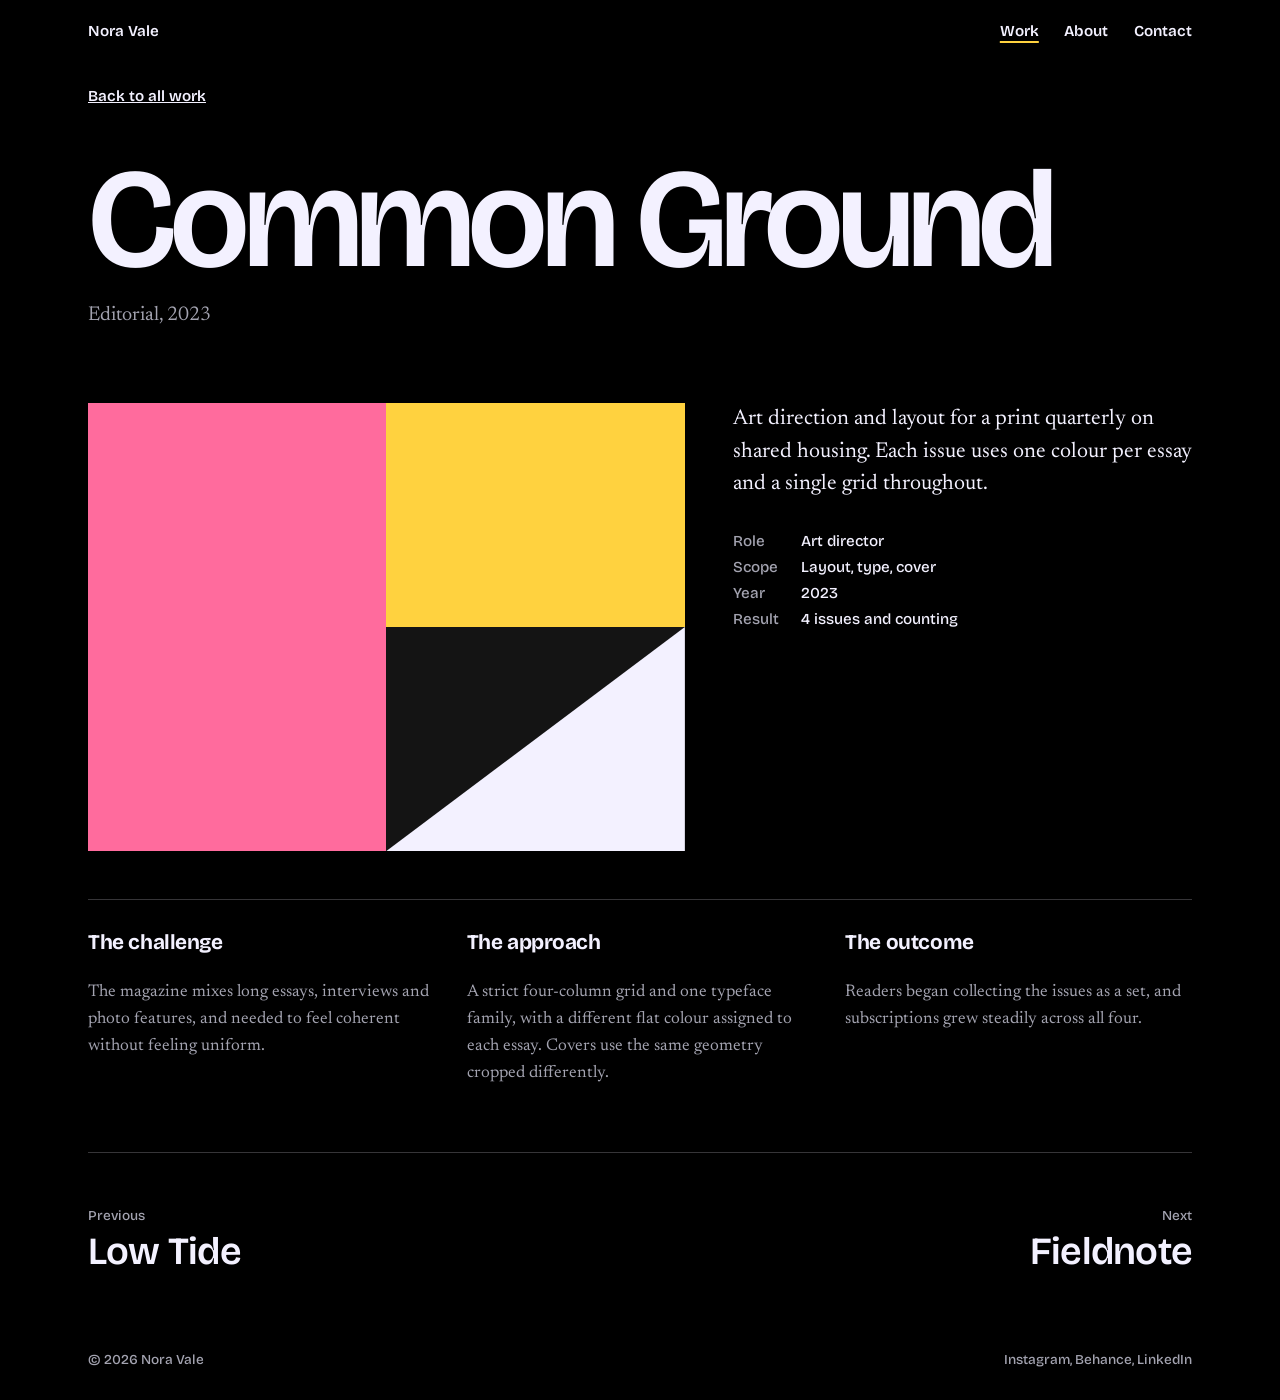
==== project-common-ground.html @ e5f67c4e "Adding base code" ====
<!DOCTYPE html>
<html lang="en"><head><meta charset="utf-8">
<meta name="viewport" content="width=device-width, initial-scale=1, viewport-fit=cover">
<title>Common Ground | Nora Vale</title><meta name="description" content="Art direction for a print quarterly on shared housing.">
<link rel="icon" href="data:image/svg+xml,%3Csvg xmlns='http://www.w3.org/2000/svg' viewBox='0 0 100 100'%3E%3Ctext y='.9em' font-size='90'%3E%F0%9F%8E%A8%3C/text%3E%3C/svg%3E">
<link rel="preconnect" href="https://fonts.googleapis.com"><link rel="preconnect" href="https://fonts.gstatic.com" crossorigin>
<link href="https://fonts.googleapis.com/css2?family=Bricolage+Grotesque:opsz,wdth,wght@12..96,75..100,200..800&family=Newsreader:ital,opsz,wght@0,6..72,400;1,6..72,400&display=swap" rel="stylesheet">
<link rel="stylesheet" href="style.css"></head>
<body><div class="wrap">
<nav aria-label="Main"><a href="index.html">Nora Vale</a><span><a href="work.html" aria-current="page">Work</a><a href="index.html#about">About</a><a href="index.html#contact">Contact</a></span></nav>
<a class="back" href="work.html">Back to all work</a><main>
<header class="pagehead"><h1>Common Ground</h1><p>Editorial, 2023</p></header>
<div class="detail"><div><div class="cover c4" role="img" aria-label="Abstract cover artwork for Common Ground"><i></i><i></i><i></i></div></div><div><p class="lede">Art direction and layout for a print quarterly on shared housing. Each issue uses one colour per essay and a single grid throughout.</p>
<dl><dt>Role</dt><dd>Art director</dd><dt>Scope</dt><dd>Layout, type, cover</dd><dt>Year</dt><dd>2023</dd><dt>Result</dt><dd>4 issues and counting</dd></dl></div></div>
<section class="story"><div><h2>The challenge</h2><p>The magazine mixes long essays, interviews and photo features, and needed to feel coherent without feeling uniform.</p></div><div><h2>The approach</h2><p>A strict four-column grid and one typeface family, with a different flat colour assigned to each essay. Covers use the same geometry cropped differently.</p></div><div><h2>The outcome</h2><p>Readers began collecting the issues as a set, and subscriptions grew steadily across all four.</p></div></section>
<nav class="pn" aria-label="More projects"><a href="project-low-tide.html"><small>Previous</small>Low Tide</a><a href="project-fieldnote.html"><small>Next</small>Fieldnote</a></nav></main>
<footer><span>&copy; 2026 Nora Vale</span><span>Instagram, Behance, LinkedIn</span></footer>
</div><script src="script.js"></script></body></html>
---- style.css ----
:root{--bg:#000;--ink:#f3f1ff;--dim:#a3a3b0;--line:rgba(243,241,255,.22);--pop:#ffd23f;--panel:#141414;
--sans:'Bricolage Grotesque',system-ui,-apple-system,'Segoe UI',sans-serif;--serif:'Newsreader',Georgia,'Times New Roman',serif;
color-scheme:dark;box-sizing:border-box;padding-top:env(safe-area-inset-top,0px);padding-bottom:env(safe-area-inset-bottom,0px)}
html{scroll-padding-top:env(safe-area-inset-top,0px);scroll-behavior:smooth}
*,*::before,*::after{box-sizing:border-box}
body{margin:0;background:var(--bg);color:var(--ink);font:400 1.0625rem/1.6 var(--serif);-webkit-font-smoothing:antialiased}
a{color:inherit}
:focus-visible{outline:3px solid var(--pop);outline-offset:3px}
.wrap{max-width:1200px;margin:0 auto;padding:0 clamp(1.1rem,4vw,3rem)}
nav{display:flex;justify-content:space-between;padding:1.4rem 0;font:600 .95rem var(--sans)}
nav a{text-decoration:none;margin-left:1.6rem}
nav a:first-child{margin:0}
nav a:hover,nav a[aria-current]{text-decoration:underline;text-underline-offset:5px}
nav a[aria-current]{text-decoration-color:var(--pop);text-decoration-thickness:2px}
.hero{min-height:78vh;display:flex;flex-direction:column;justify-content:center;padding:2rem 0 4rem}
h1{margin:0;font-family:var(--sans);font-size:clamp(3.6rem,17vw,15rem);line-height:.86;letter-spacing:-.04em;font-weight:500;
font-variation-settings:"wght" var(--w,500),"wdth" var(--d,100),"opsz" 96;transition:font-variation-settings .15s linear;cursor:default}
.hero p{max-width:34rem;font-size:1.35rem;line-height:1.45;margin:2rem 0 0;color:var(--dim)}
.hero p b{color:var(--ink);font-weight:400;font-style:italic}
.hint{font:500 .85rem var(--sans);color:var(--dim);margin-top:1.2rem}
h2{font:700 clamp(1.6rem,3vw,2.2rem)/1.1 var(--sans);letter-spacing:-.02em;margin:0 0 1.5rem}
.pagehead{padding:3rem 0 2.5rem}
.pagehead h1{font-size:clamp(3rem,11vw,9rem);font-variation-settings:"wght" 600,"wdth" 100,"opsz" 96}
.pagehead p{max-width:34rem;font-size:1.25rem;color:var(--dim);margin:1.2rem 0 0}
.list{border-top:1px solid var(--line)}
.list a{display:grid;grid-template-columns:1fr auto;gap:1rem;align-items:baseline;padding:1.5rem 0;border-bottom:1px solid var(--line);text-decoration:none}
.list .t{font:600 clamp(1.8rem,5vw,3.6rem)/1 var(--sans);letter-spacing:-.03em;transition:letter-spacing .3s,color .3s}
.list a:hover .t{letter-spacing:0;color:var(--pop)}
.list .m{font:500 .95rem var(--sans);color:var(--dim);text-align:right}
.more{display:inline-block;margin-top:1.5rem;font:600 1rem var(--sans)}
.grid{display:grid;grid-template-columns:repeat(2,1fr);gap:2.5rem 2rem;padding-bottom:4rem}
.card{text-decoration:none;display:block}
.card .cover{transition:transform .3s}
.card:hover .cover{transform:translateY(-6px)}
.card h2{margin:1rem 0 .2rem;font-size:1.8rem}
.card:hover h2{color:var(--pop)}
.card .m{font:500 .9rem var(--sans);color:var(--dim)}
.card p{margin:.5rem 0 0;color:var(--dim)}
.cover{aspect-ratio:4/3;background:var(--panel);position:relative;overflow:hidden}
.cover i{position:absolute;display:block}
.c1 i:nth-child(1){inset:12% 50% 12% 10%;background:var(--pop)}
.c1 i:nth-child(2){inset:30% 12% 12% 40%;border-radius:50%;background:#ff6b9d}
.c1 i:nth-child(3){inset:8% 12% 62% 55%;background:var(--ink)}
.c2 i:nth-child(1){left:10%;right:10%;top:18%;height:12%;background:var(--ink)}
.c2 i:nth-child(2){left:10%;width:55%;top:38%;height:12%;background:var(--pop)}
.c2 i:nth-child(3){left:10%;width:35%;top:58%;height:12%;background:#7ee0c3}
.c2 i:nth-child(4){left:10%;width:75%;top:78%;height:6%;background:var(--dim)}
.c3 i:nth-child(1){left:22%;top:14%;width:56%;aspect-ratio:1;border-radius:50%;border:14px solid var(--ink)}
.c3 i:nth-child(2){left:36%;top:28%;width:28%;aspect-ratio:1;border-radius:50%;background:var(--pop)}
.c3 i:nth-child(3){left:0;right:0;bottom:12%;height:3px;background:var(--dim)}
.c4 i:nth-child(1){inset:0 50% 0 0;background:#ff6b9d}
.c4 i:nth-child(2){inset:0 0 50% 50%;background:var(--pop)}
.c4 i:nth-child(3){inset:50% 0 0 50%;background:var(--ink);clip-path:polygon(0 100%,100% 100%,100% 0)}
.back{display:inline-block;font:600 .95rem var(--sans);margin:1.5rem 0 0}
.detail{display:grid;grid-template-columns:1.3fr 1fr;gap:3rem;padding:2rem 0 3rem;align-items:start}
.detail .lede{font-size:1.35rem;line-height:1.5;margin:0 0 2rem}
dl{margin:0;font:500 .95rem var(--sans);display:grid;grid-template-columns:auto 1fr;gap:.5rem 1.4rem;color:var(--dim)}
dd{margin:0;color:var(--ink)}
.story{display:grid;grid-template-columns:repeat(3,1fr);gap:2rem;padding:2rem 0 4rem;border-top:1px solid var(--line)}
.story h2{font-size:1.3rem}.story p{margin:0;color:var(--dim)}
.pn{display:grid;grid-template-columns:1fr 1fr;border-top:1px solid var(--line)}
.pn a{padding:2rem 0;text-decoration:none;font:600 clamp(1.4rem,3.5vw,2.4rem)/1.1 var(--sans);letter-spacing:-.02em}
.pn a small{display:block;font:500 .85rem var(--sans);color:var(--dim);letter-spacing:0;margin-bottom:.4rem}
.pn a:hover{color:var(--pop)}.pn a:last-child{text-align:right}
.about{display:grid;grid-template-columns:1fr 1.4fr;gap:3rem;padding:5rem 0}
.about p{font-size:1.3rem;line-height:1.5;margin:0 0 1.2rem;max-width:36rem}
.about ul{list-style:none;margin:0;padding:0;font:500 1rem var(--sans);color:var(--dim)}
.about li{padding:.5rem 0;border-bottom:1px solid var(--line)}
.contact{padding:4rem 0 3rem;border-top:1px solid var(--line)}
.contact a{display:inline-block;font:700 clamp(2rem,8.5vw,7.5rem)/1 var(--sans);letter-spacing:-.04em;text-decoration:none;word-break:break-word}
.contact a:hover{color:var(--pop)}
footer{padding:1.5rem 0 2rem;font:500 .85rem var(--sans);color:var(--dim);display:flex;justify-content:space-between;flex-wrap:wrap;gap:.5rem}
@media (max-width:760px){.detail,.about,.story,.grid{grid-template-columns:1fr}.list .m{display:none}.list a{grid-template-columns:1fr}}
@media (prefers-reduced-motion:reduce){*{transition:none!important;scroll-behavior:auto!important}}
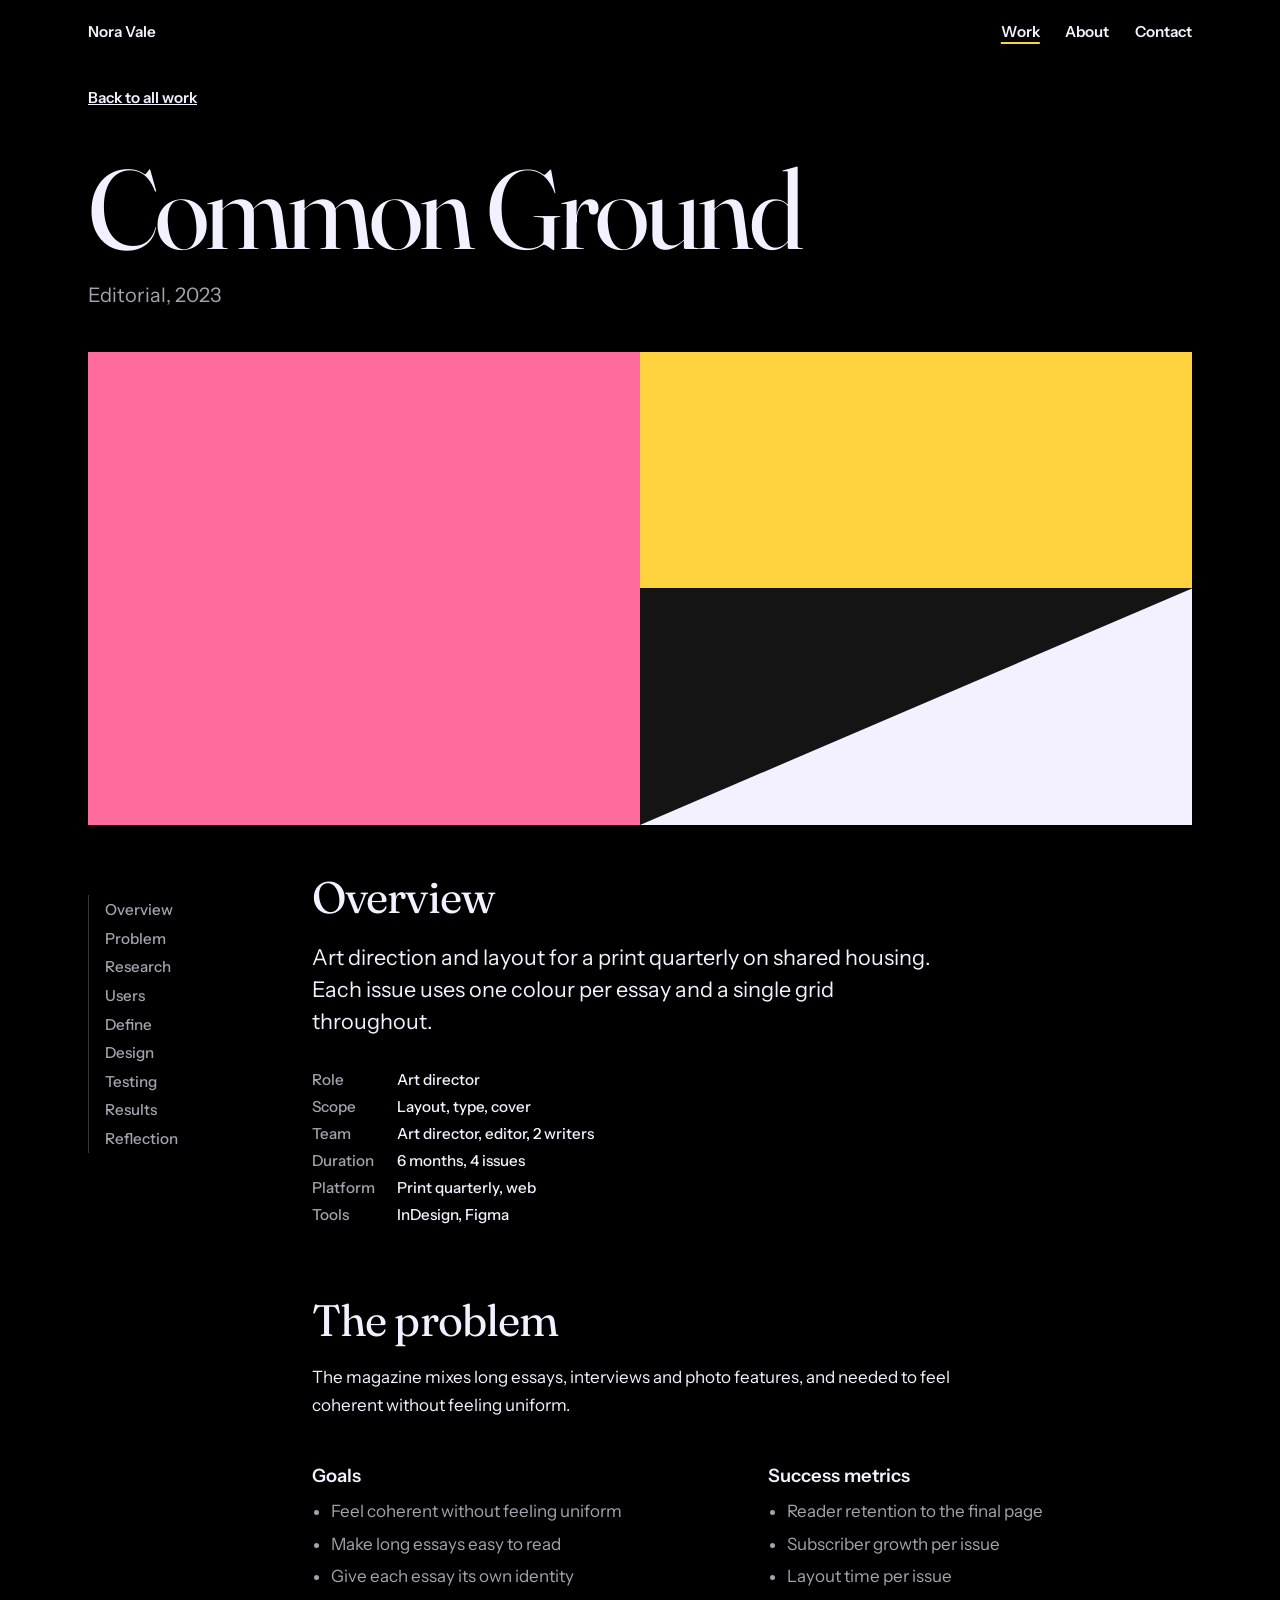
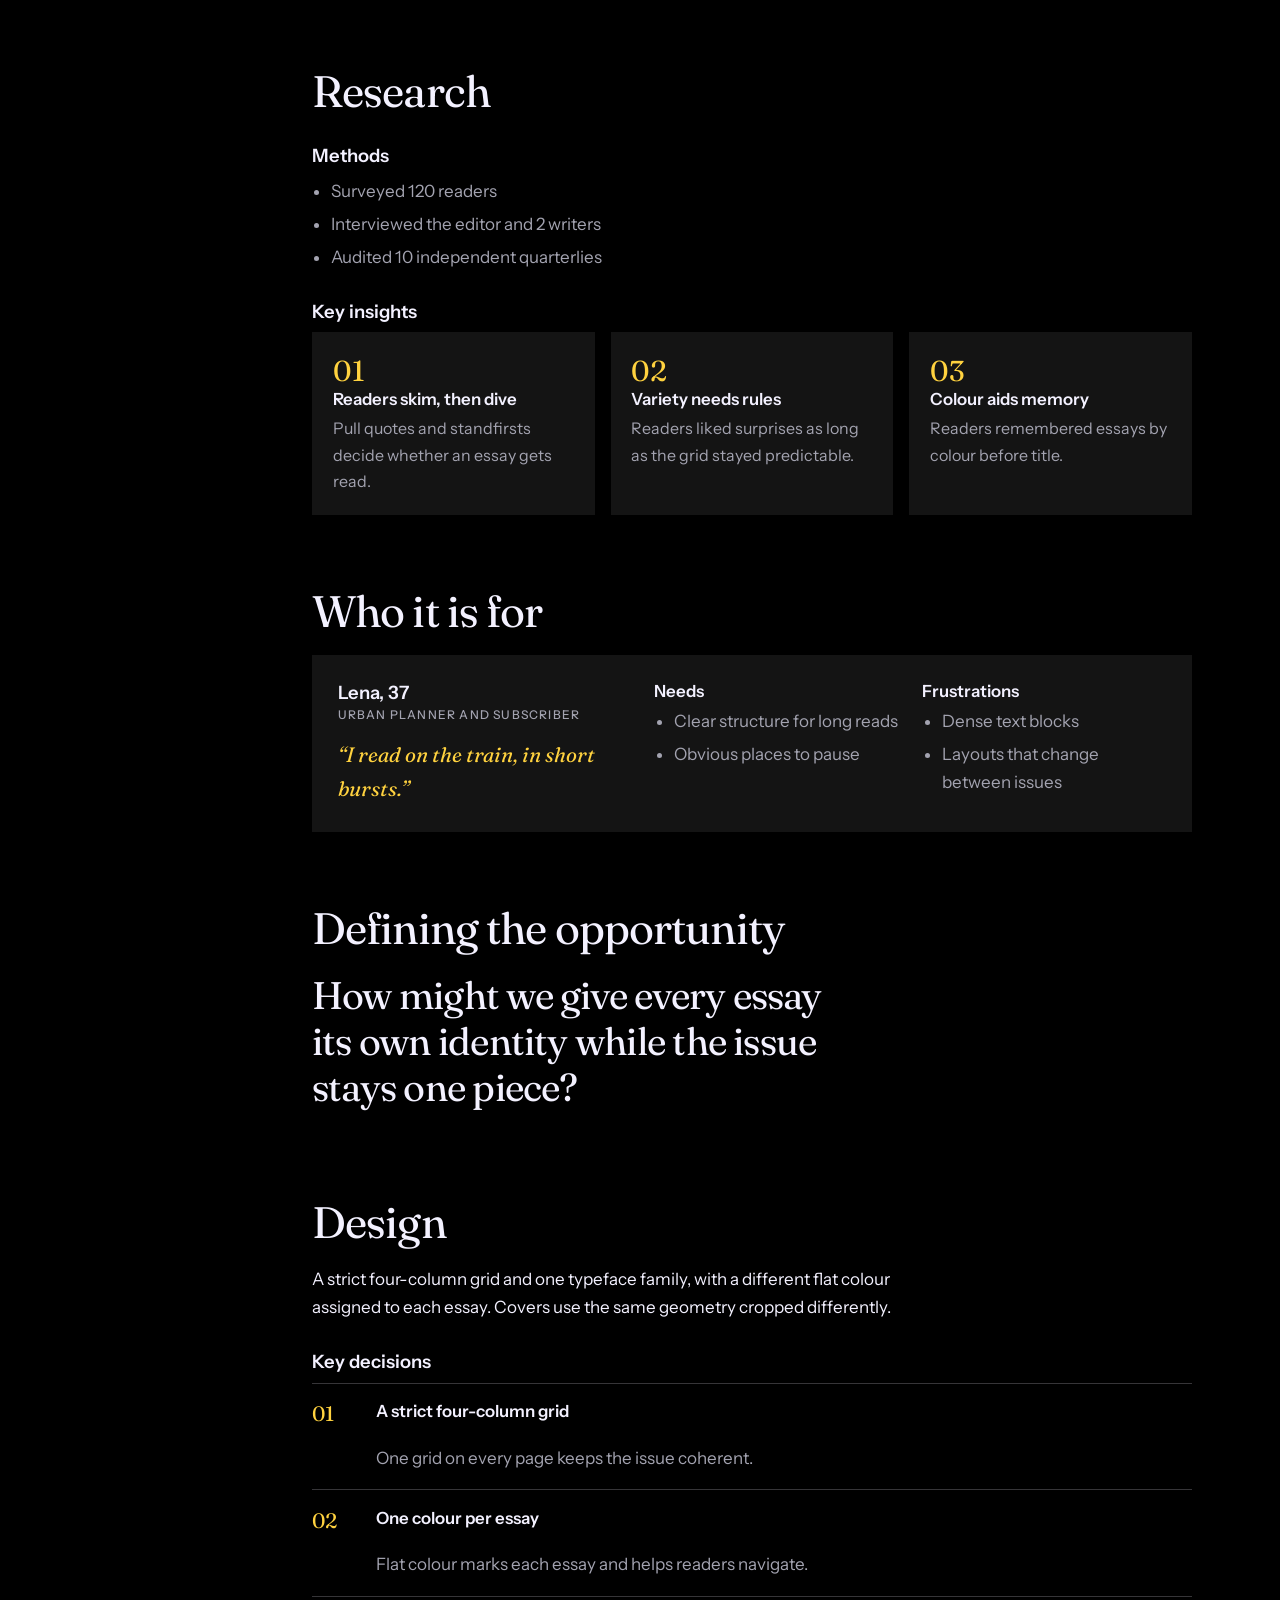
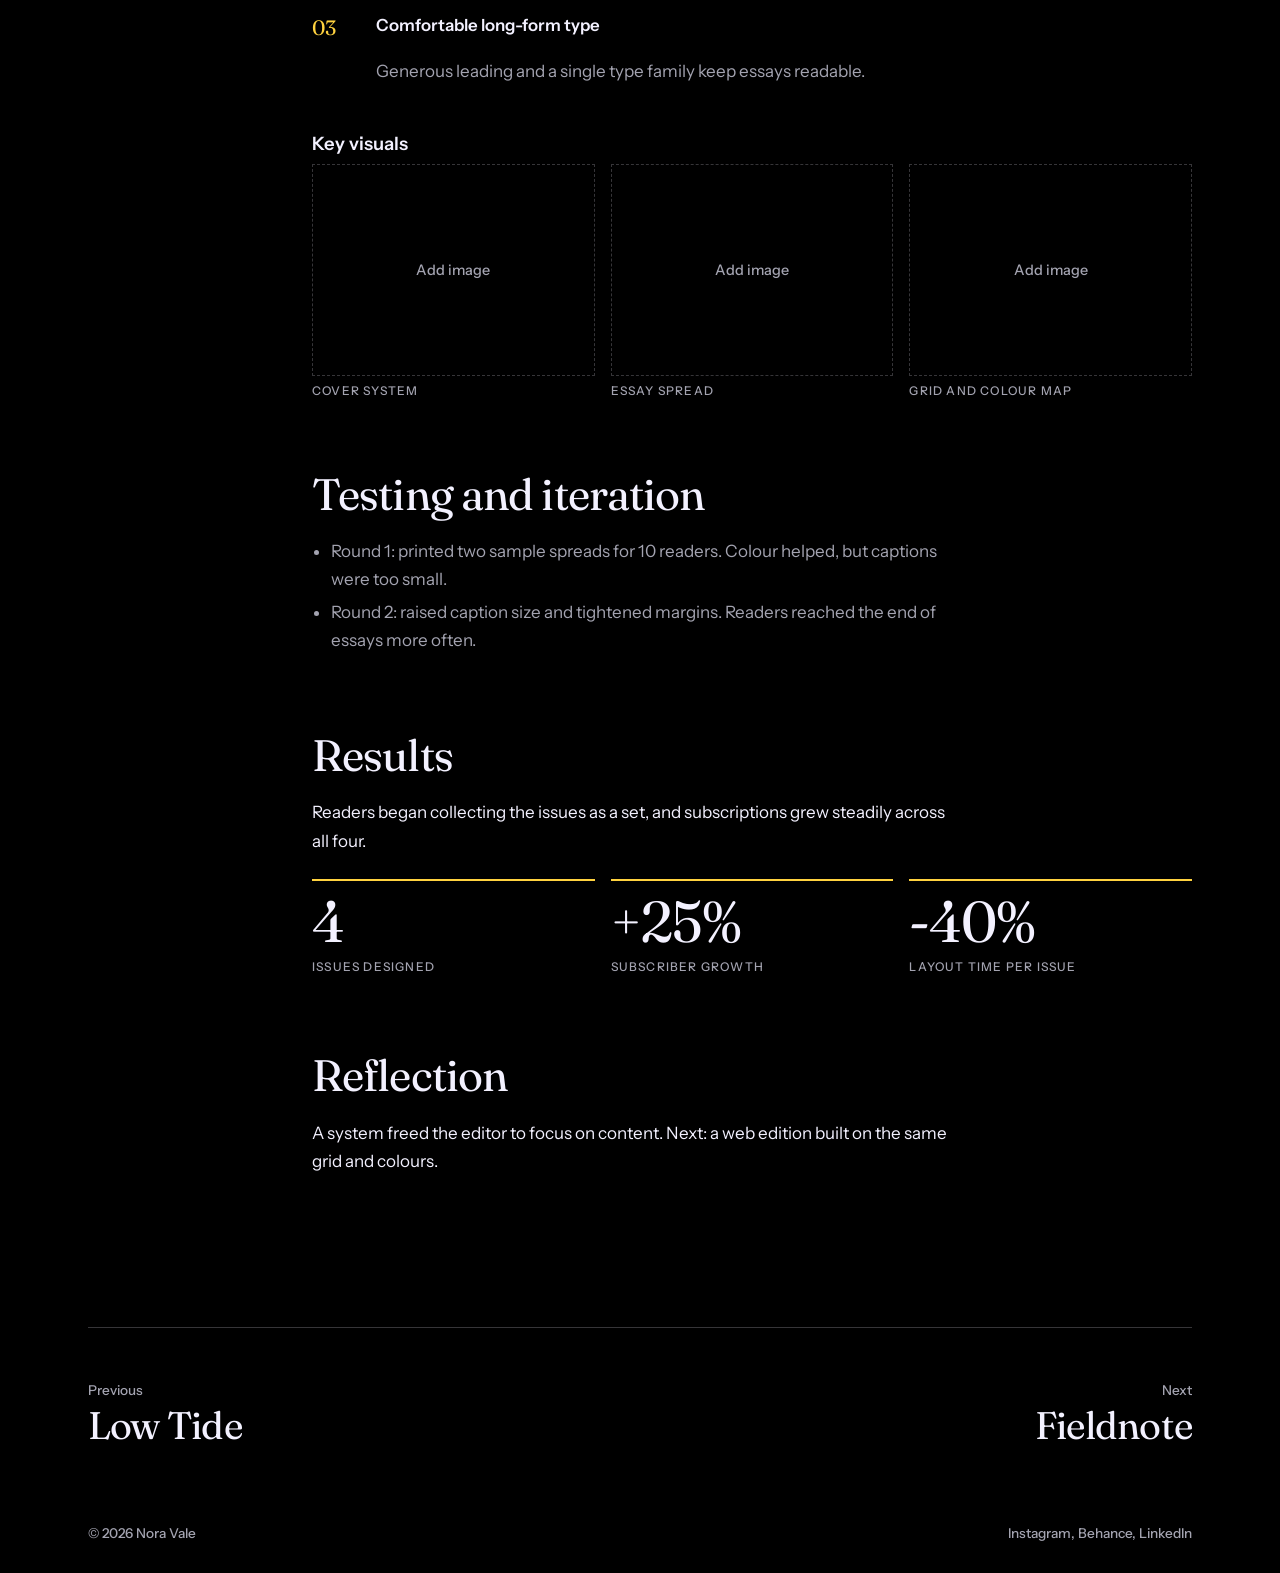
==== commit e7818627: "Add repeated shoot timer + Added 5sec re-shoot + Heading corrections" ====
--- a/project-common-ground.html
+++ b/project-common-ground.html
@@ -4,15 +4,24 @@
 <title>Common Ground | Nora Vale</title><meta name="description" content="Art direction for a print quarterly on shared housing.">
 <link rel="icon" href="data:image/svg+xml,%3Csvg xmlns='http://www.w3.org/2000/svg' viewBox='0 0 100 100'%3E%3Ctext y='.9em' font-size='90'%3E%F0%9F%8E%A8%3C/text%3E%3C/svg%3E">
 <link rel="preconnect" href="https://fonts.googleapis.com"><link rel="preconnect" href="https://fonts.gstatic.com" crossorigin>
-<link href="https://fonts.googleapis.com/css2?family=Bricolage+Grotesque:opsz,wdth,wght@12..96,75..100,200..800&family=Newsreader:ital,opsz,wght@0,6..72,400;1,6..72,400&display=swap" rel="stylesheet">
+<link href="https://fonts.googleapis.com/css2?family=Fraunces:ital,opsz,wght@0,9..144,100..900;1,9..144,400&family=Instrument+Sans:ital,wght@0,400..700;1,400&display=swap" rel="stylesheet">
 <link rel="stylesheet" href="style.css"></head>
 <body><div class="wrap">
 <nav aria-label="Main"><a href="index.html">Nora Vale</a><span><a href="work.html" aria-current="page">Work</a><a href="index.html#about">About</a><a href="index.html#contact">Contact</a></span></nav>
-<a class="back" href="work.html">Back to all work</a><main>
-<header class="pagehead"><h1>Common Ground</h1><p>Editorial, 2023</p></header>
-<div class="detail"><div><div class="cover c4" role="img" aria-label="Abstract cover artwork for Common Ground"><i></i><i></i><i></i></div></div><div><p class="lede">Art direction and layout for a print quarterly on shared housing. Each issue uses one colour per essay and a single grid throughout.</p>
-<dl><dt>Role</dt><dd>Art director</dd><dt>Scope</dt><dd>Layout, type, cover</dd><dt>Year</dt><dd>2023</dd><dt>Result</dt><dd>4 issues and counting</dd></dl></div></div>
-<section class="story"><div><h2>The challenge</h2><p>The magazine mixes long essays, interviews and photo features, and needed to feel coherent without feeling uniform.</p></div><div><h2>The approach</h2><p>A strict four-column grid and one typeface family, with a different flat colour assigned to each essay. Covers use the same geometry cropped differently.</p></div><div><h2>The outcome</h2><p>Readers began collecting the issues as a set, and subscriptions grew steadily across all four.</p></div></section>
+<a class="back" href="work.html">Back to all work</a>
+<main><header class="pagehead"><h1>Common Ground</h1><p>Editorial, 2023</p></header>
+<div class="hero-cover"><div class="cover c4" role="img" aria-label="Abstract cover artwork for Common Ground"><i></i><i></i><i></i></div></div>
+<div class="case"><aside><nav class="toc" aria-label="On this page"><ul><li><a href="#overview">Overview</a></li><li><a href="#problem">Problem</a></li><li><a href="#research">Research</a></li><li><a href="#users">Users</a></li><li><a href="#define">Define</a></li><li><a href="#design">Design</a></li><li><a href="#testing">Testing</a></li><li><a href="#results">Results</a></li><li><a href="#reflection">Reflection</a></li></ul></nav></aside><div>
+<section class="cs" id="overview"><h2>Overview</h2><p class="lede">Art direction and layout for a print quarterly on shared housing. Each issue uses one colour per essay and a single grid throughout.</p><dl><dt>Role</dt><dd>Art director</dd><dt>Scope</dt><dd>Layout, type, cover</dd><dt>Team</dt><dd>Art director, editor, 2 writers</dd><dt>Duration</dt><dd>6 months, 4 issues</dd><dt>Platform</dt><dd>Print quarterly, web</dd><dt>Tools</dt><dd>InDesign, Figma</dd></dl></section>
+<section class="cs" id="problem"><h2>The problem</h2><p>The magazine mixes long essays, interviews and photo features, and needed to feel coherent without feeling uniform.</p><div class="two"><div><h3>Goals</h3><ul><li>Feel coherent without feeling uniform</li><li>Make long essays easy to read</li><li>Give each essay its own identity</li></ul></div><div><h3>Success metrics</h3><ul><li>Reader retention to the final page</li><li>Subscriber growth per issue</li><li>Layout time per issue</li></ul></div></div></section>
+<section class="cs" id="research"><h2>Research</h2><h3>Methods</h3><ul><li>Surveyed 120 readers</li><li>Interviewed the editor and 2 writers</li><li>Audited 10 independent quarterlies</li></ul><h3>Key insights</h3><div class="cards"><div class="card3"><b>01</b><h4>Readers skim, then dive</h4><p>Pull quotes and standfirsts decide whether an essay gets read.</p></div><div class="card3"><b>02</b><h4>Variety needs rules</h4><p>Readers liked surprises as long as the grid stayed predictable.</p></div><div class="card3"><b>03</b><h4>Colour aids memory</h4><p>Readers remembered essays by colour before title.</p></div></div></section>
+<section class="cs" id="users"><h2>Who it is for</h2><div class="persona"><div><h3>Lena, 37</h3><span class="pr">Urban planner and subscriber</span><blockquote>“I read on the train, in short bursts.”</blockquote></div><div><h4>Needs</h4><ul><li>Clear structure for long reads</li><li>Obvious places to pause</li></ul></div><div><h4>Frustrations</h4><ul><li>Dense text blocks</li><li>Layouts that change between issues</li></ul></div></div></section>
+<section class="cs" id="define"><h2>Defining the opportunity</h2><p class="hmw">How might we give every essay its own identity while the issue stays one piece?</p></section>
+<section class="cs" id="design"><h2>Design</h2><p>A strict four-column grid and one typeface family, with a different flat colour assigned to each essay. Covers use the same geometry cropped differently.</p><h3>Key decisions</h3><ol class="dec"><li><h4>A strict four-column grid</h4><p>One grid on every page keeps the issue coherent.</p></li><li><h4>One colour per essay</h4><p>Flat colour marks each essay and helps readers navigate.</p></li><li><h4>Comfortable long-form type</h4><p>Generous leading and a single type family keep essays readable.</p></li></ol><h3>Key visuals</h3><div class="shots"><figure><div class="ph">Add image</div><figcaption>Cover system</figcaption></figure><figure><div class="ph">Add image</div><figcaption>Essay spread</figcaption></figure><figure><div class="ph">Add image</div><figcaption>Grid and colour map</figcaption></figure></div></section>
+<section class="cs" id="testing"><h2>Testing and iteration</h2><ul><li>Round 1: printed two sample spreads for 10 readers. Colour helped, but captions were too small.</li><li>Round 2: raised caption size and tightened margins. Readers reached the end of essays more often.</li></ul></section>
+<section class="cs" id="results"><h2>Results</h2><p>Readers began collecting the issues as a set, and subscriptions grew steadily across all four.</p><div class="stats"><div><b>4</b><span>Issues designed</span></div><div><b>+25%</b><span>Subscriber growth</span></div><div><b>-40%</b><span>Layout time per issue</span></div></div></section>
+<section class="cs" id="reflection"><h2>Reflection</h2><p>A system freed the editor to focus on content. Next: a web edition built on the same grid and colours.</p></section>
+</div></div>
 <nav class="pn" aria-label="More projects"><a href="project-low-tide.html"><small>Previous</small>Low Tide</a><a href="project-fieldnote.html"><small>Next</small>Fieldnote</a></nav></main>
 <footer><span>&copy; 2026 Nora Vale</span><span>Instagram, Behance, LinkedIn</span></footer>
 </div><script src="script.js"></script></body></html>
--- a/style.css
+++ b/style.css
@@ -62,6 +62,51 @@
 .pn a{padding:2rem 0;text-decoration:none;font:600 clamp(1.4rem,3.5vw,2.4rem)/1.1 var(--sans);letter-spacing:-.02em}
 .pn a small{display:block;font:500 .85rem var(--sans);color:var(--dim);letter-spacing:0;margin-bottom:.4rem}
 .pn a:hover{color:var(--pop)}.pn a:last-child{text-align:right}
+.hero-row{display:flex;align-items:flex-end;justify-content:space-between;gap:2rem;flex-wrap:wrap}
+.photo{width:clamp(9rem,18vw,14rem);aspect-ratio:1;object-fit:cover;border-radius:50%;border:3px solid var(--pop);padding:6px;background:var(--bg);margin-top:2rem}
+.timeline{padding:4rem 0 1rem}
+.timeline ol{list-style:none;margin:0;padding:0;position:relative}
+.timeline ol::before{content:"";position:absolute;left:calc(6rem + 1.5rem - 1px);top:2rem;bottom:0;width:2px;background:linear-gradient(var(--line) 85%,transparent)}
+.timeline li{display:grid;grid-template-columns:6rem 1fr;column-gap:3rem;padding:1.3rem 0 1.6rem;position:relative}
+.timeline li::before{content:"";position:absolute;left:calc(6rem + 1.5rem - 8px);top:1.45rem;width:16px;height:16px;border-radius:50%;background:var(--bg);border:3px solid var(--pop);z-index:1}
+.timeline li:first-child::before{background:var(--pop);box-shadow:0 0 0 6px rgba(255,210,63,.18)}
+.timeline .y{font:700 clamp(1.6rem,3.5vw,2.4rem)/1 var(--sans);letter-spacing:-.03em;color:var(--pop)}
+.timeline h3{margin:0;font:600 1.5rem/1.2 var(--sans);letter-spacing:-.02em}
+.timeline .p{display:block;font:500 .95rem var(--sans);color:var(--dim);margin:.25rem 0 .6rem}
+.timeline p{margin:0;max-width:36rem;color:var(--dim)}
+@media (max-width:760px){.timeline ol::before{left:7px}.timeline li{grid-template-columns:1fr;row-gap:.5rem;padding-left:2.2rem}.timeline li::before{left:0}.photo{margin-top:1.5rem}}
+.hero-cover{margin-bottom:3rem}.hero-cover .cover{aspect-ratio:21/9}
+.case{display:grid;grid-template-columns:11rem 1fr;gap:3rem;padding-bottom:4rem;align-items:start}
+.toc{position:sticky;top:1.5rem;font:500 .95rem var(--sans)}
+.toc span{display:block;color:var(--dim);font-size:.8rem;text-transform:uppercase;letter-spacing:.08em;margin-bottom:.6rem}
+.toc ul{list-style:none;margin:0;padding:0;border-left:1px solid var(--line)}
+.toc a{display:block;padding:.3rem 0 .3rem 1rem;text-decoration:none;color:var(--dim)}
+.toc a:hover{color:var(--pop)}
+.cs{padding:0 0 3.5rem;scroll-margin-top:1.5rem}
+.cs h2{font-size:clamp(1.8rem,3.5vw,2.6rem);margin-bottom:1.2rem}
+.cs h3{font:600 1.15rem var(--sans);margin:1.8rem 0 .6rem}
+.cs h4{font:600 1.05rem var(--sans);margin:0 0 .4rem}
+.cs p{margin:0 0 1rem;max-width:40rem}.cs .lede{font-size:1.35rem;line-height:1.5;margin-bottom:2rem}
+.cs ul{margin:0;padding-left:1.2rem;color:var(--dim)}.cs li{margin:.3rem 0;max-width:40rem}
+.two{display:grid;grid-template-columns:1fr 1fr;gap:2rem}
+.cards{display:grid;grid-template-columns:repeat(3,1fr);gap:1rem}
+.card3{background:var(--panel);padding:1.3rem}.card3 b{font:700 1.6rem var(--sans);color:var(--pop)}.card3 p{margin:0;color:var(--dim);font-size:1rem}
+.persona{display:grid;grid-template-columns:1.2fr 1fr 1fr;gap:1.5rem;background:var(--panel);padding:1.6rem}
+.persona h3{margin:0}.pr{display:block;color:var(--dim);font:500 .95rem var(--sans);margin:.2rem 0 1rem}
+.persona blockquote{margin:0;font-style:italic;font-size:1.15rem;color:var(--pop)}
+.hmw{font:600 clamp(1.5rem,3vw,2.2rem)/1.2 var(--sans);letter-spacing:-.02em;max-width:34rem!important}
+.dec{list-style:none;margin:0;padding:0;counter-reset:d}
+.dec li{counter-increment:d;display:grid;grid-template-columns:3rem 1fr;gap:1rem;padding:1.1rem 0;border-top:1px solid var(--line);color:var(--ink);margin:0;max-width:none}
+.dec li::before{content:counter(d,decimal-leading-zero);font:700 1.3rem var(--sans);color:var(--pop);grid-row:span 2}
+.dec p{margin:0;color:var(--dim)}
+.shots{display:grid;grid-template-columns:repeat(3,1fr);gap:1rem}.shots figure{margin:0}
+.ph{aspect-ratio:4/3;border:1px dashed var(--line);display:grid;place-items:center;color:var(--dim);font:500 .9rem var(--sans)}
+.shots figcaption{font:500 .85rem var(--sans);color:var(--dim);margin-top:.4rem}
+.stats{display:grid;grid-template-columns:repeat(3,1fr);gap:1rem;margin-top:1.5rem}
+.stats div{border-top:2px solid var(--pop);padding-top:.8rem}
+.stats b{display:block;font:700 clamp(2rem,5vw,3.4rem)/1 var(--sans);letter-spacing:-.03em}
+.stats span{font:500 .9rem var(--sans);color:var(--dim)}
+@media (max-width:760px){.case{grid-template-columns:1fr;gap:1rem}.toc{position:static}.toc ul{display:flex;overflow-x:auto;border:0;gap:1rem;white-space:nowrap}.toc a{padding:.3rem 0}.two,.cards,.persona,.shots,.stats{grid-template-columns:1fr}.hero-cover .cover{aspect-ratio:4/3}}
 .about{display:grid;grid-template-columns:1fr 1.4fr;gap:3rem;padding:5rem 0}
 .about p{font-size:1.3rem;line-height:1.5;margin:0 0 1.2rem;max-width:36rem}
 .about ul{list-style:none;margin:0;padding:0;font:500 1rem var(--sans);color:var(--dim)}
@@ -72,3 +117,57 @@
 footer{padding:1.5rem 0 2rem;font:500 .85rem var(--sans);color:var(--dim);display:flex;justify-content:space-between;flex-wrap:wrap;gap:.5rem}
 @media (max-width:760px){.detail,.about,.story,.grid{grid-template-columns:1fr}.list .m{display:none}.list a{grid-template-columns:1fr}}
 @media (prefers-reduced-motion:reduce){*{transition:none!important;scroll-behavior:auto!important}}
+
+/* Typography option A: Fraunces + Instrument Sans */
+:root{--serif:'Instrument Sans',system-ui,-apple-system,'Segoe UI',sans-serif;--sans:'Instrument Sans',system-ui,-apple-system,'Segoe UI',sans-serif;--disp:'Fraunces',Georgia,'Times New Roman',serif}
+body{font:400 1.0625rem/1.65 var(--sans)}
+h1,h2,.list .t,.contact a,.timeline .y,.timeline h3,.pn a,.cs h2,.hmw,.stats b,.card3 b,.dec li::before{font-family:var(--disp);font-weight:400}
+h1{font-size:clamp(3.6rem,13vw,9.5rem);line-height:.9;letter-spacing:-.035em;font-variation-settings:"wght" var(--w,400),"opsz" 144}
+.pagehead h1{font-size:clamp(3rem,9vw,7rem);font-variation-settings:"wght" 400,"opsz" 144}
+h2{font-size:clamp(1.9rem,3.2vw,2.5rem);line-height:1.1;letter-spacing:-.02em}
+.list .t{font-size:clamp(1.9rem,4.4vw,2.75rem);line-height:1;letter-spacing:-.02em}
+.card h2{font-size:1.8rem}
+.contact a{font-size:clamp(2.2rem,8vw,6.5rem);letter-spacing:-.03em}
+.timeline .y{font-size:clamp(1.7rem,3.2vw,2.2rem);letter-spacing:-.02em}
+.timeline h3{font-size:1.9rem;line-height:1.15;letter-spacing:-.02em}
+.pn a{font-size:clamp(1.6rem,3.5vw,2.4rem);letter-spacing:-.02em}
+.cs h2{font-size:clamp(2rem,3.5vw,2.75rem)}
+.cs h3,.cs h4{font-family:var(--sans);font-weight:600}
+.hmw{font-size:clamp(1.7rem,3vw,2.4rem);line-height:1.2;letter-spacing:-.02em}
+.stats b{font-size:clamp(2.4rem,5vw,3.6rem);letter-spacing:-.02em}
+.card3 b{font-size:1.8rem}
+.persona blockquote{font-family:var(--disp);font-size:1.3rem}
+.hero p{font-size:1.4rem}
+.list .m,.card .m,.timeline .p,.stats span,.shots figcaption,.pr{text-transform:uppercase;letter-spacing:.1em;font-size:.75rem;font-weight:500}
+.timeline{padding-top:4.5rem}.about{padding:4.5rem 0}.cs{padding-bottom:4.5rem}.contact{padding:4.5rem 0 3rem}
+
+/* v3: cursor, tank, selected work, section headings */
+html.has-cur,html.has-cur *{cursor:none!important}
+.cursor-dot{position:fixed;left:0;top:0;width:18px;height:18px;border-radius:50%;background:#fff;pointer-events:none;z-index:9999;opacity:0;transition:opacity .2s,width .2s,height .2s,margin .2s}
+.cursor-dot.big{width:34px;height:34px;margin:-8px 0 0 -8px}
+h1{font-variation-settings:"wght" 400,"opsz" 144!important;transition:none;cursor:default}
+.tank{display:inline-block;width:.8em;margin-left:.14em}
+.tank svg{display:block;width:100%;height:auto;overflow:visible}
+.missile{position:fixed;left:0;top:0;width:28px;height:12px;pointer-events:none;z-index:9998}
+.missile svg{display:block;width:100%;height:100%}
+.boom{position:fixed;width:44px;height:44px;border:3px solid var(--pop);border-radius:50%;pointer-events:none;z-index:9998}
+.photo{width:clamp(6.5rem,11vw,8.5rem);margin:0 0 1.5rem;align-self:flex-start}
+.hero-row{display:block}
+.sec{font-family:var(--sans);font-size:.8rem;font-weight:700;text-transform:uppercase;letter-spacing:.16em;color:var(--ink);display:flex;align-items:center;gap:.9rem;margin:0 0 1.8rem;line-height:1}
+.sec::before{content:"";width:.6rem;height:.6rem;background:var(--pop);flex:none}
+.sec::after{content:"";flex:1;height:1px;background:var(--line)}
+.swlist{border-top:1px solid var(--line)}
+.sw{display:grid;grid-template-columns:13rem 1fr;gap:2rem;align-items:center;padding:1.5rem 0;border-bottom:1px solid var(--line);text-decoration:none}
+.sw .cover{transition:transform .3s}.sw:hover .cover{transform:scale(1.03)}
+.sw .t{display:block;font-family:var(--disp);font-weight:400;font-size:clamp(1.9rem,4vw,2.5rem);line-height:1.05;letter-spacing:-.02em;margin-top:.4rem;transition:color .3s}
+.sw:hover .t{color:var(--pop)}
+.sw .m{text-transform:uppercase;letter-spacing:.1em;font-size:.75rem;font-weight:500;color:var(--dim)}
+.sw p{margin:.6rem 0 0;color:var(--dim);max-width:34rem}
+@media (max-width:760px){.sw{grid-template-columns:6.5rem 1fr;gap:1rem}.sw p{font-size:.95rem}}
+
+.about{display:block}
+.about .sec{margin-bottom:1.8rem}
+.about{display:grid;grid-template-columns:1fr 1.4fr;column-gap:3rem}
+.about .sec{grid-column:1/-1}
+.about>div{grid-column:2}
+@media (max-width:760px){.about{grid-template-columns:1fr}.about>div{grid-column:1}}
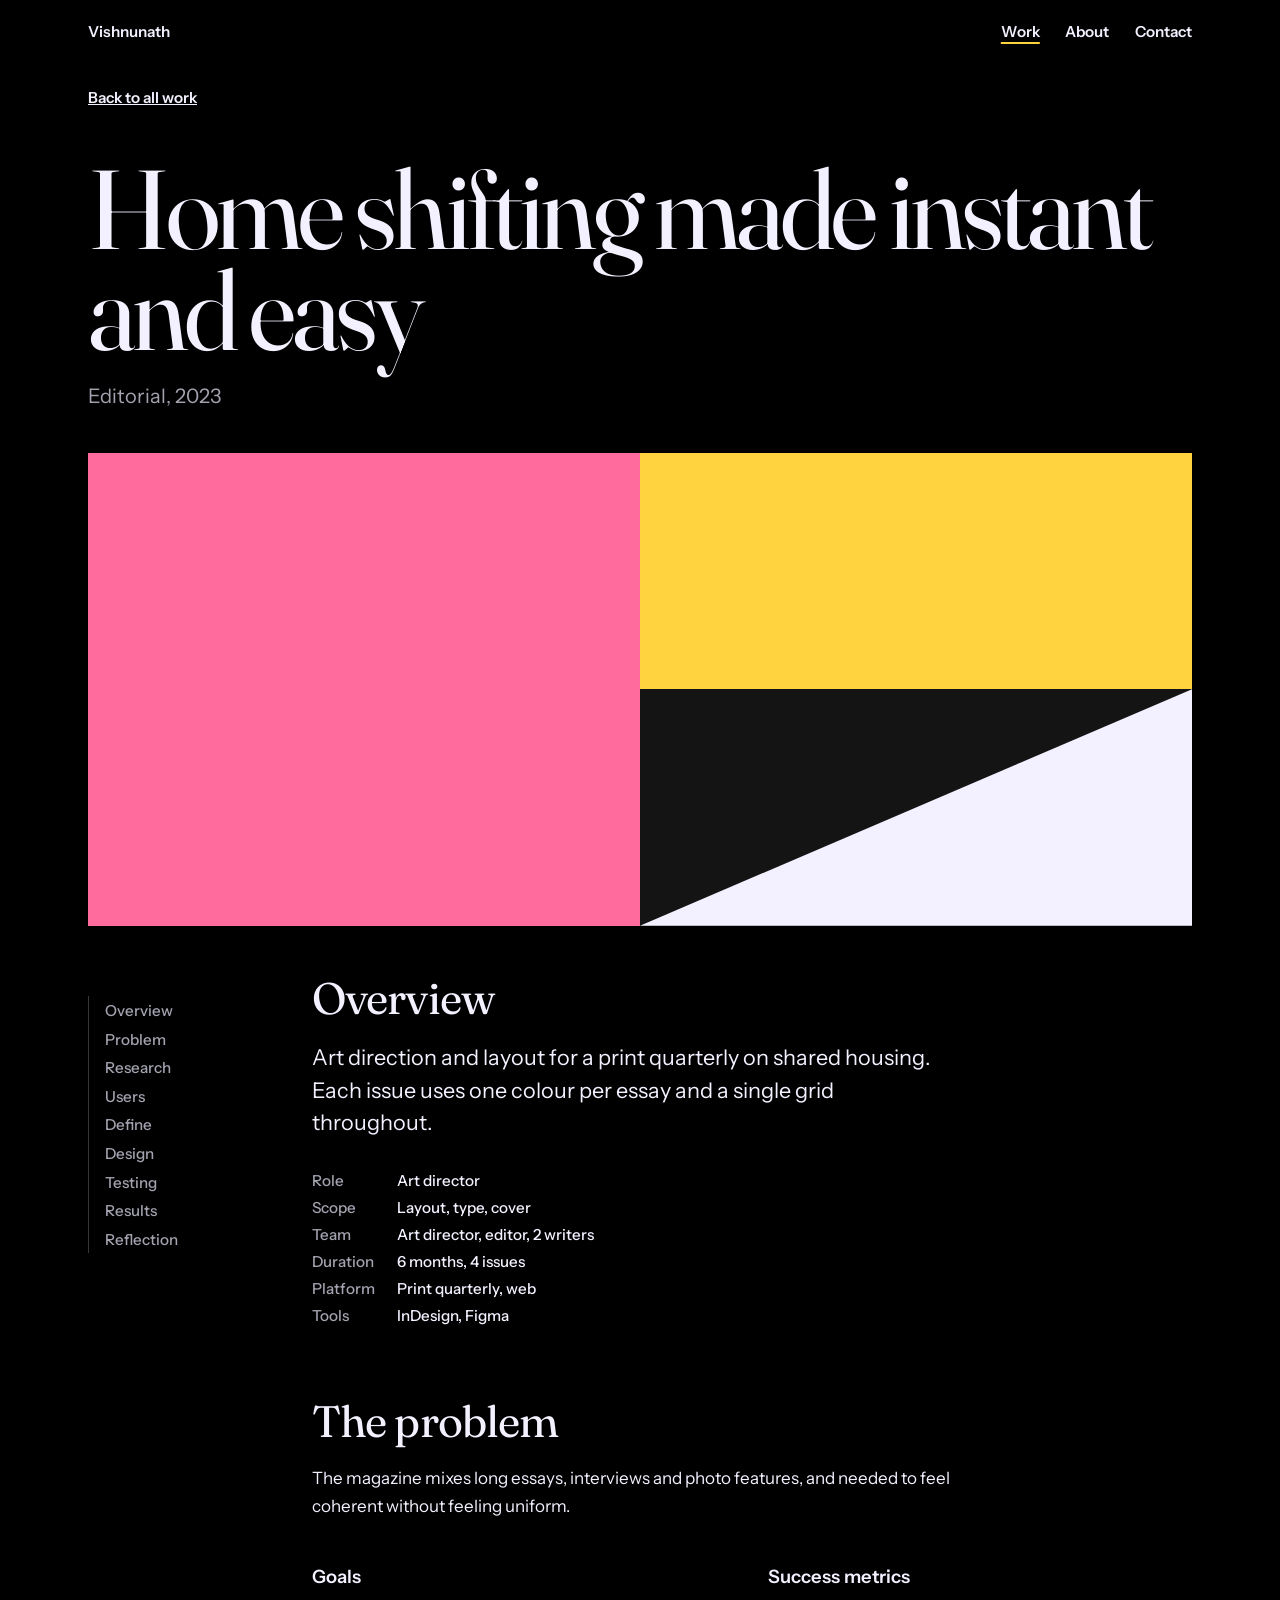
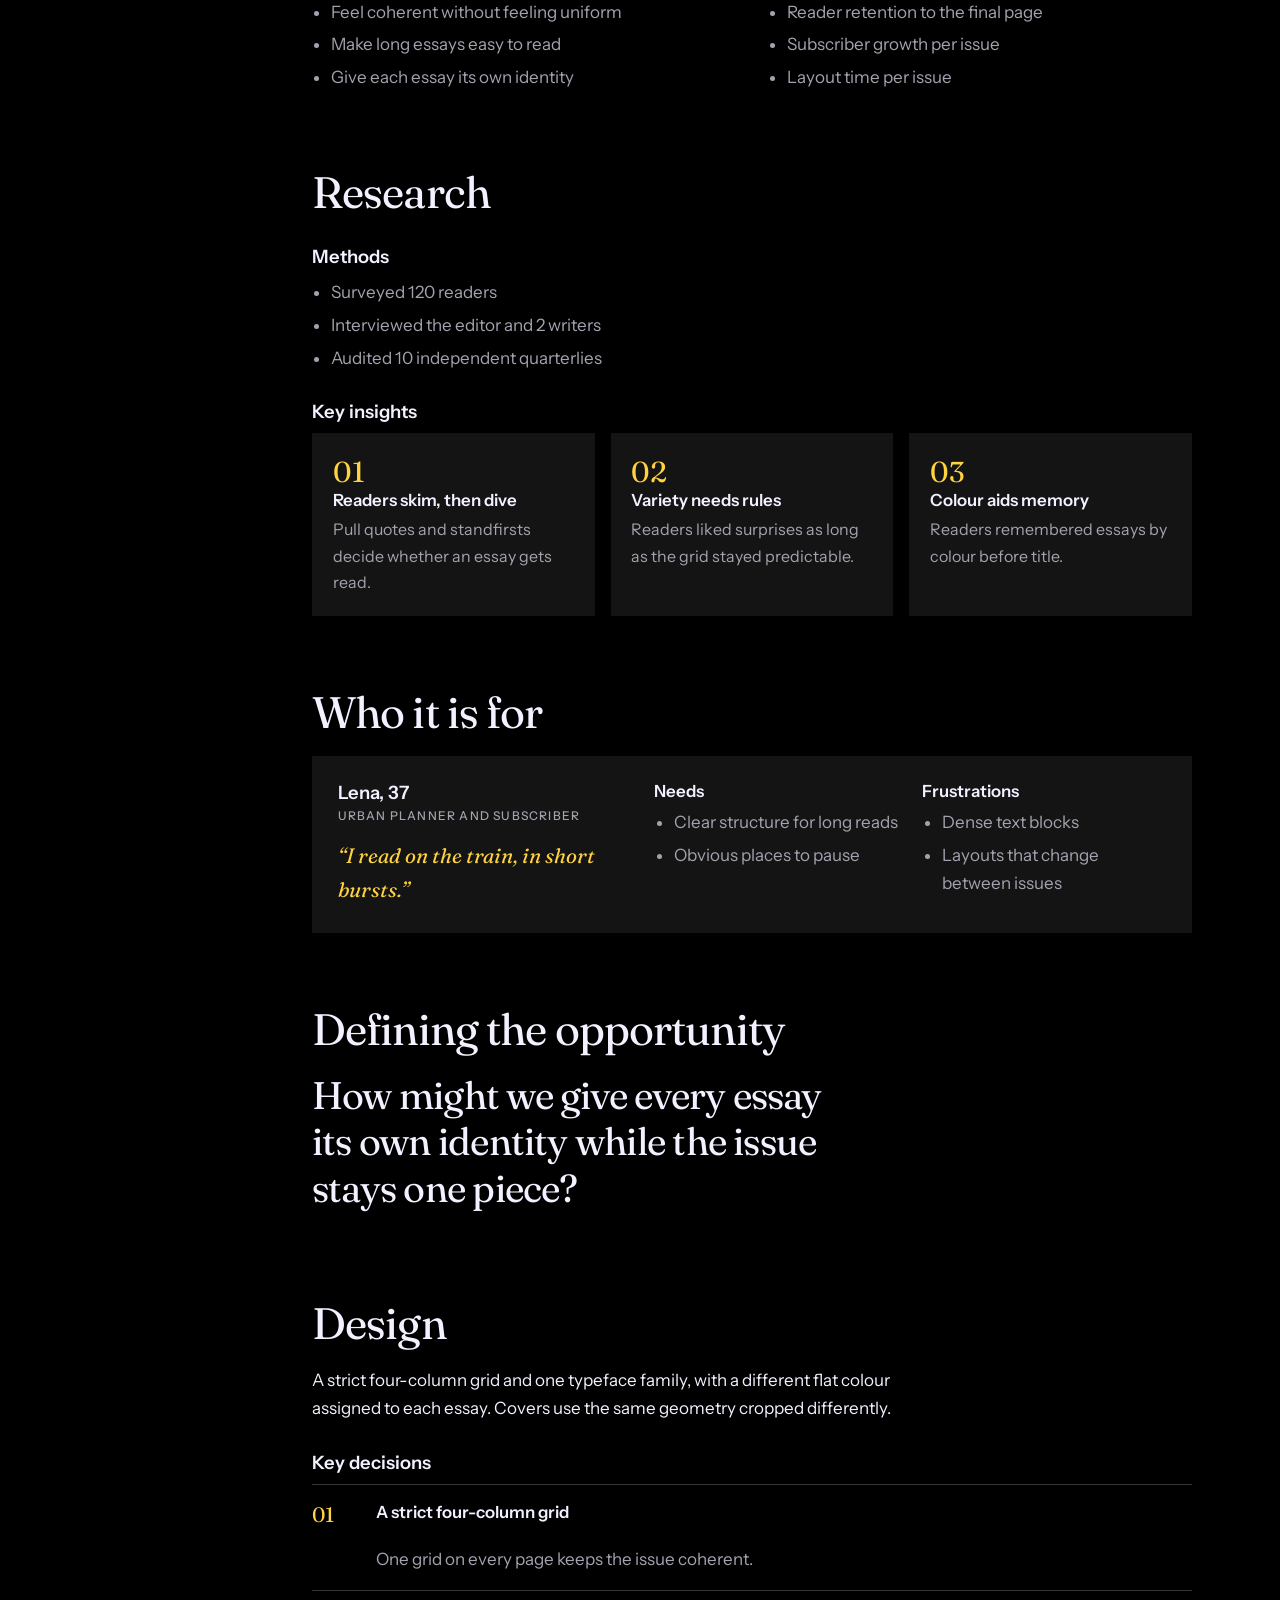
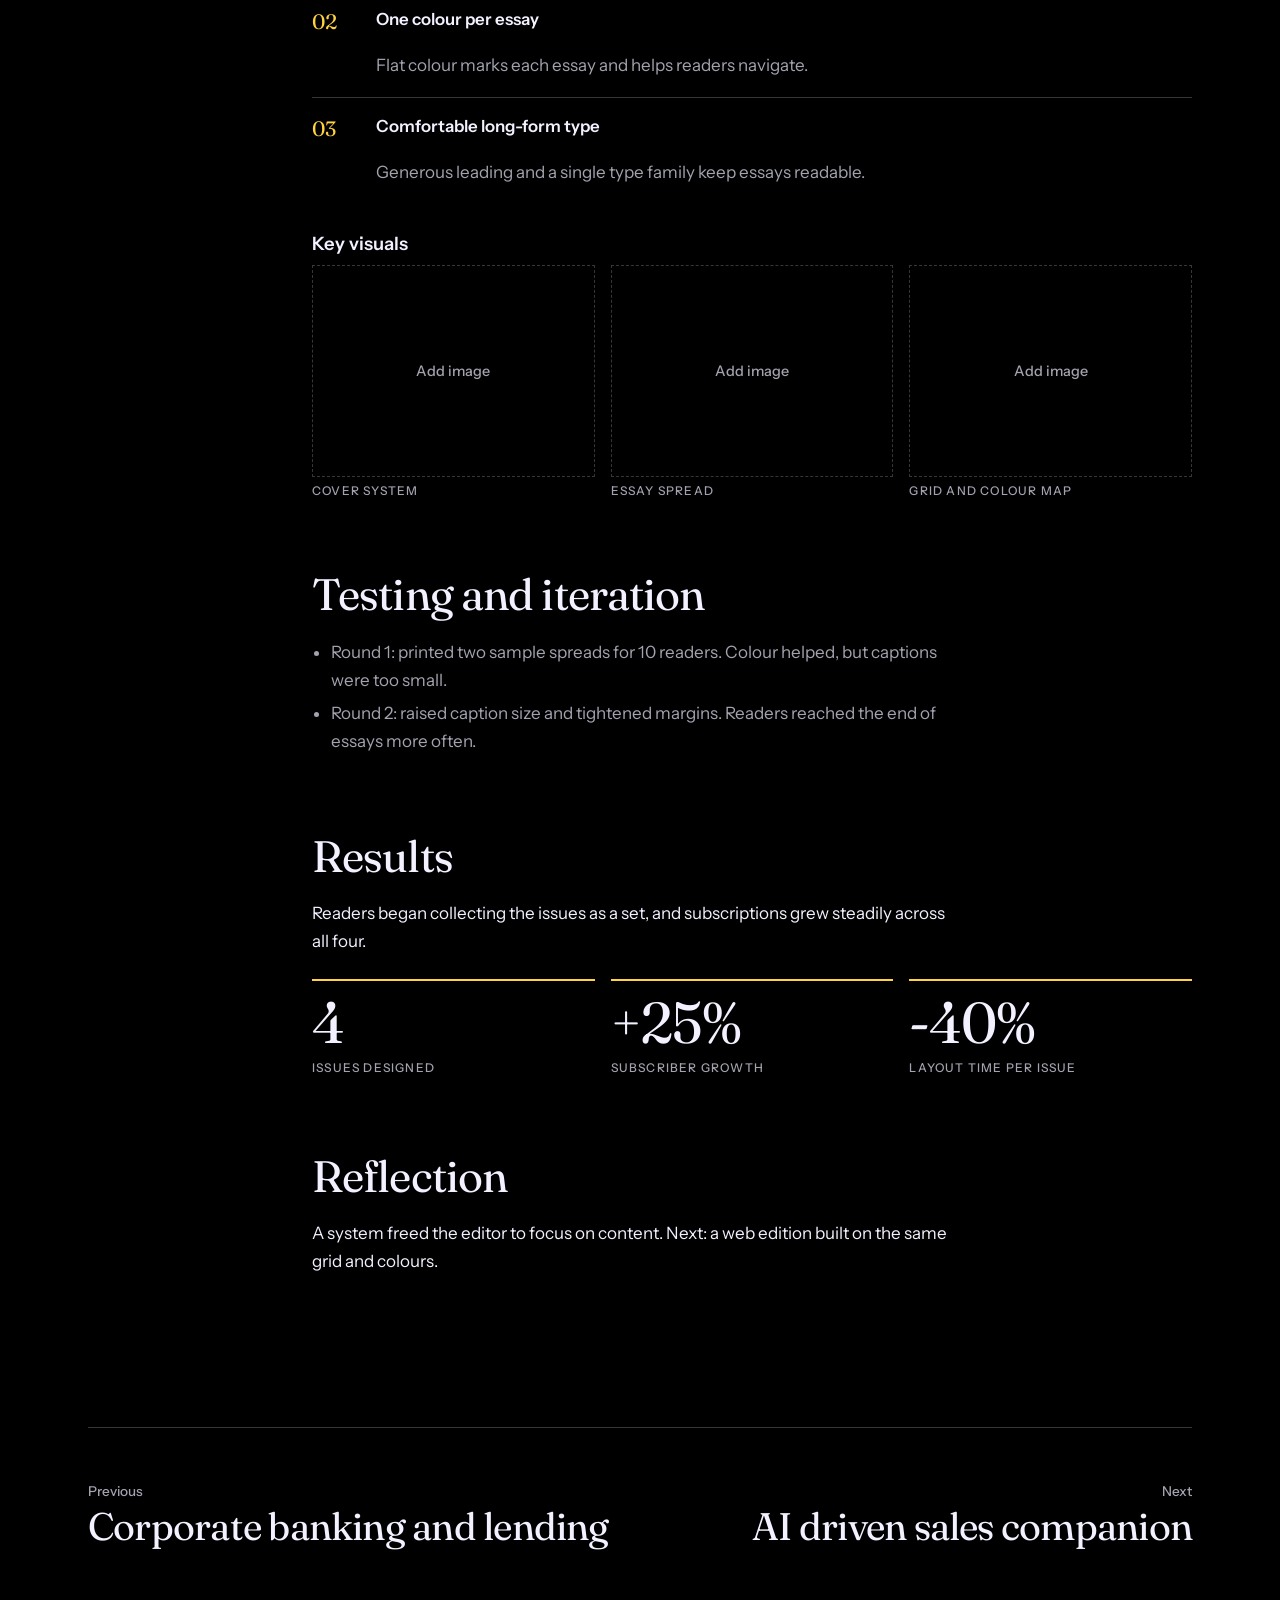
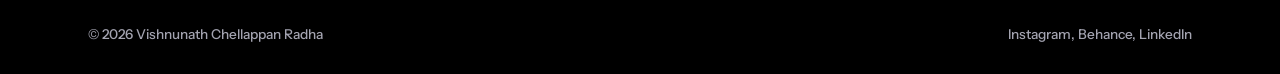
==== commit 41a603fd: "Updated name Testing content change from notion" ====
--- a/project-common-ground.html
+++ b/project-common-ground.html
@@ -1,16 +1,16 @@
 <!DOCTYPE html>
 <html lang="en"><head><meta charset="utf-8">
 <meta name="viewport" content="width=device-width, initial-scale=1, viewport-fit=cover">
-<title>Common Ground | Nora Vale</title><meta name="description" content="Art direction for a print quarterly on shared housing.">
+<title>Home shifting made instant and easy | Vishnunath</title><meta name="description" content="Art direction for a print quarterly on shared housing.">
 <link rel="icon" href="data:image/svg+xml,%3Csvg xmlns='http://www.w3.org/2000/svg' viewBox='0 0 100 100'%3E%3Ctext y='.9em' font-size='90'%3E%F0%9F%8E%A8%3C/text%3E%3C/svg%3E">
 <link rel="preconnect" href="https://fonts.googleapis.com"><link rel="preconnect" href="https://fonts.gstatic.com" crossorigin>
 <link href="https://fonts.googleapis.com/css2?family=Fraunces:ital,opsz,wght@0,9..144,100..900;1,9..144,400&family=Instrument+Sans:ital,wght@0,400..700;1,400&display=swap" rel="stylesheet">
 <link rel="stylesheet" href="style.css"></head>
 <body><div class="wrap">
-<nav aria-label="Main"><a href="index.html">Nora Vale</a><span><a href="work.html" aria-current="page">Work</a><a href="index.html#about">About</a><a href="index.html#contact">Contact</a></span></nav>
+<nav aria-label="Main"><a href="index.html">Vishnunath</a><span><a href="work.html" aria-current="page">Work</a><a href="index.html#about">About</a><a href="index.html#contact">Contact</a></span></nav>
 <a class="back" href="work.html">Back to all work</a>
-<main><header class="pagehead"><h1>Common Ground</h1><p>Editorial, 2023</p></header>
-<div class="hero-cover"><div class="cover c4" role="img" aria-label="Abstract cover artwork for Common Ground"><i></i><i></i><i></i></div></div>
+<main><header class="pagehead"><h1>Home shifting made instant and easy</h1><p>Editorial, 2023</p></header>
+<div class="hero-cover"><div class="cover c4" role="img" aria-label="Abstract cover artwork for Home shifting made instant and easy"><i></i><i></i><i></i></div></div>
 <div class="case"><aside><nav class="toc" aria-label="On this page"><ul><li><a href="#overview">Overview</a></li><li><a href="#problem">Problem</a></li><li><a href="#research">Research</a></li><li><a href="#users">Users</a></li><li><a href="#define">Define</a></li><li><a href="#design">Design</a></li><li><a href="#testing">Testing</a></li><li><a href="#results">Results</a></li><li><a href="#reflection">Reflection</a></li></ul></nav></aside><div>
 <section class="cs" id="overview"><h2>Overview</h2><p class="lede">Art direction and layout for a print quarterly on shared housing. Each issue uses one colour per essay and a single grid throughout.</p><dl><dt>Role</dt><dd>Art director</dd><dt>Scope</dt><dd>Layout, type, cover</dd><dt>Team</dt><dd>Art director, editor, 2 writers</dd><dt>Duration</dt><dd>6 months, 4 issues</dd><dt>Platform</dt><dd>Print quarterly, web</dd><dt>Tools</dt><dd>InDesign, Figma</dd></dl></section>
 <section class="cs" id="problem"><h2>The problem</h2><p>The magazine mixes long essays, interviews and photo features, and needed to feel coherent without feeling uniform.</p><div class="two"><div><h3>Goals</h3><ul><li>Feel coherent without feeling uniform</li><li>Make long essays easy to read</li><li>Give each essay its own identity</li></ul></div><div><h3>Success metrics</h3><ul><li>Reader retention to the final page</li><li>Subscriber growth per issue</li><li>Layout time per issue</li></ul></div></div></section>
@@ -22,6 +22,6 @@
 <section class="cs" id="results"><h2>Results</h2><p>Readers began collecting the issues as a set, and subscriptions grew steadily across all four.</p><div class="stats"><div><b>4</b><span>Issues designed</span></div><div><b>+25%</b><span>Subscriber growth</span></div><div><b>-40%</b><span>Layout time per issue</span></div></div></section>
 <section class="cs" id="reflection"><h2>Reflection</h2><p>A system freed the editor to focus on content. Next: a web edition built on the same grid and colours.</p></section>
 </div></div>
-<nav class="pn" aria-label="More projects"><a href="project-low-tide.html"><small>Previous</small>Low Tide</a><a href="project-fieldnote.html"><small>Next</small>Fieldnote</a></nav></main>
-<footer><span>&copy; 2026 Nora Vale</span><span>Instagram, Behance, LinkedIn</span></footer>
+<nav class="pn" aria-label="More projects"><a href="project-low-tide.html"><small>Previous</small>Corporate banking and lending</a><a href="project-fieldnote.html"><small>Next</small>AI driven sales companion</a></nav></main>
+<footer><span>&copy; 2026 Vishnunath Chellappan Radha</span><span>Instagram, Behance, LinkedIn</span></footer>
 </div><script src="script.js"></script></body></html>
--- a/style.css
+++ b/style.css
@@ -171,3 +171,11 @@
 .about .sec{grid-column:1/-1}
 .about>div{grid-column:2}
 @media (max-width:760px){.about{grid-template-columns:1fr}.about>div{grid-column:1}}
+
+@media (min-width:761px){
+.timeline ol::before{left:calc(9.5rem + 1.5rem - 1px)}
+.timeline li{grid-template-columns:9.5rem 1fr}
+.timeline li::before{left:calc(9.5rem + 1.5rem - 8px)}
+}
+.timeline .y{font-size:1.15rem;white-space:nowrap;letter-spacing:0;padding-top:.25rem}
+.timeline li p+p{margin-top:.8rem}
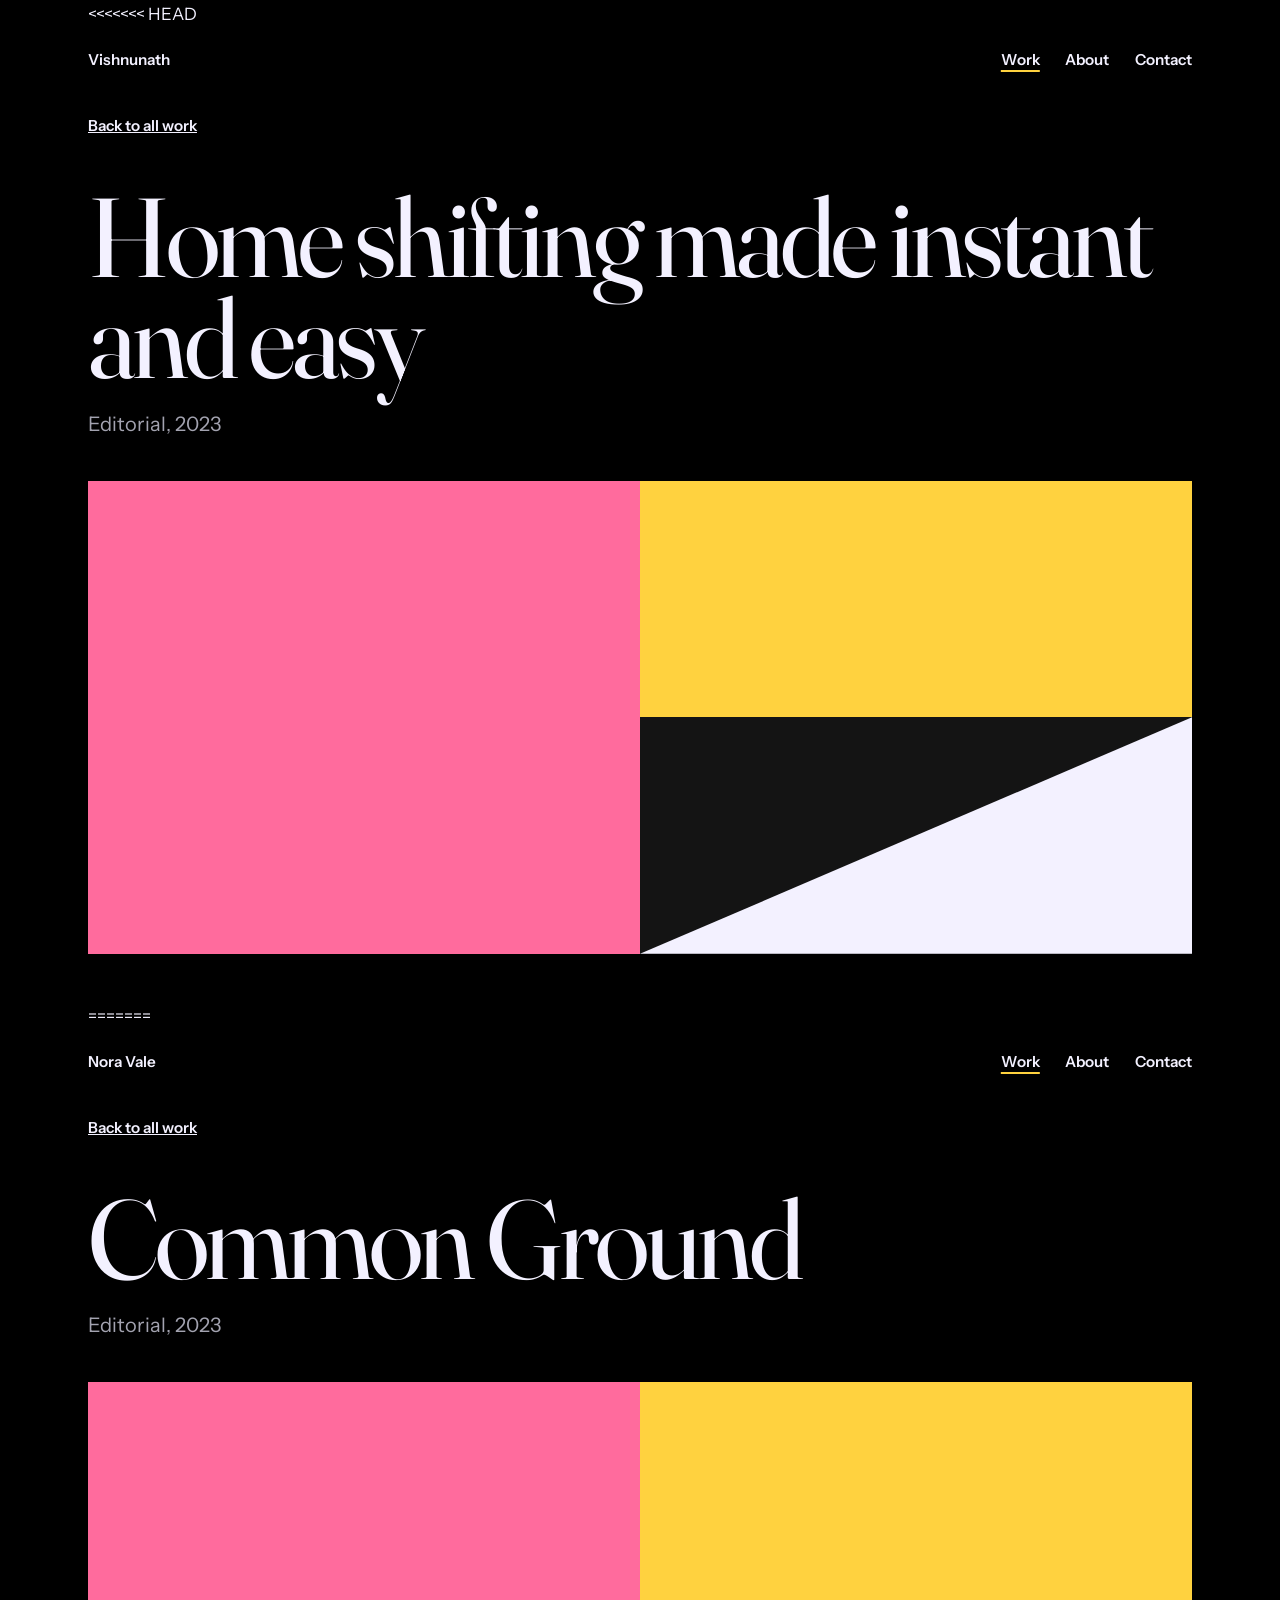
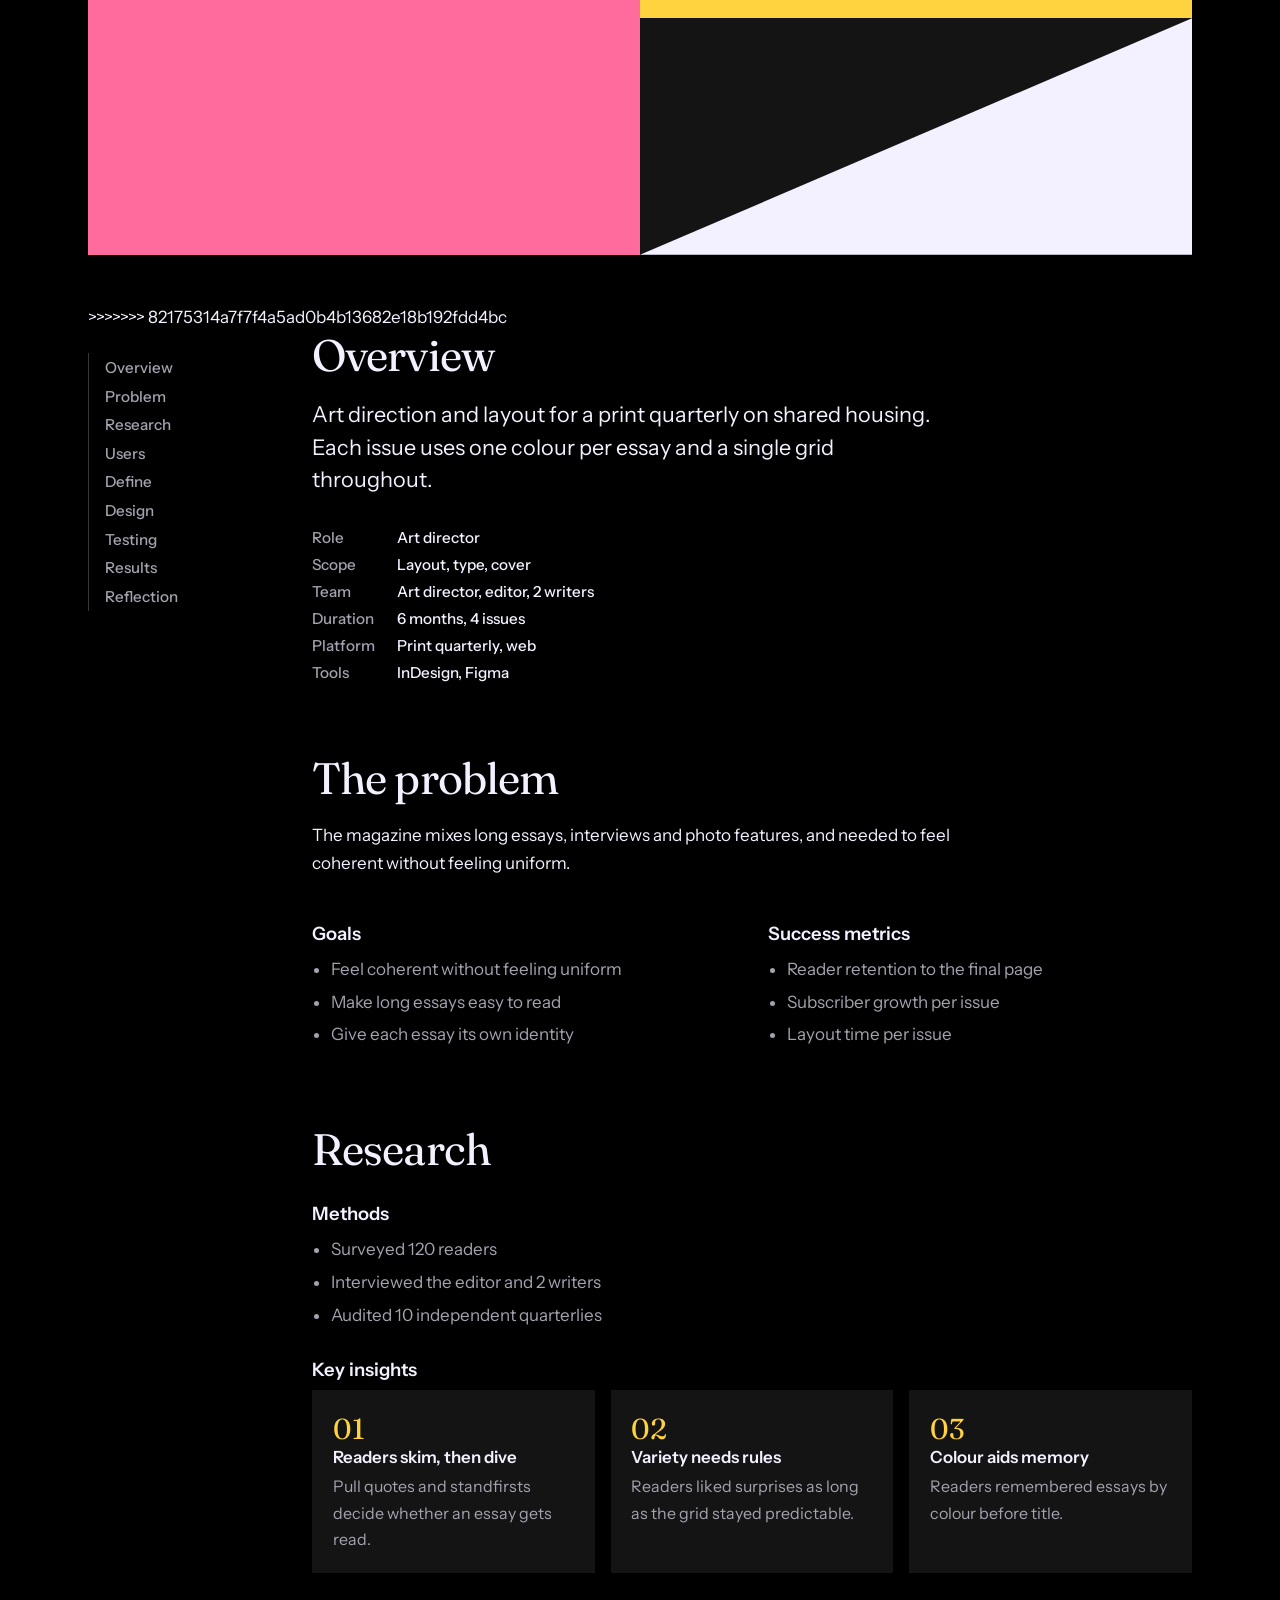
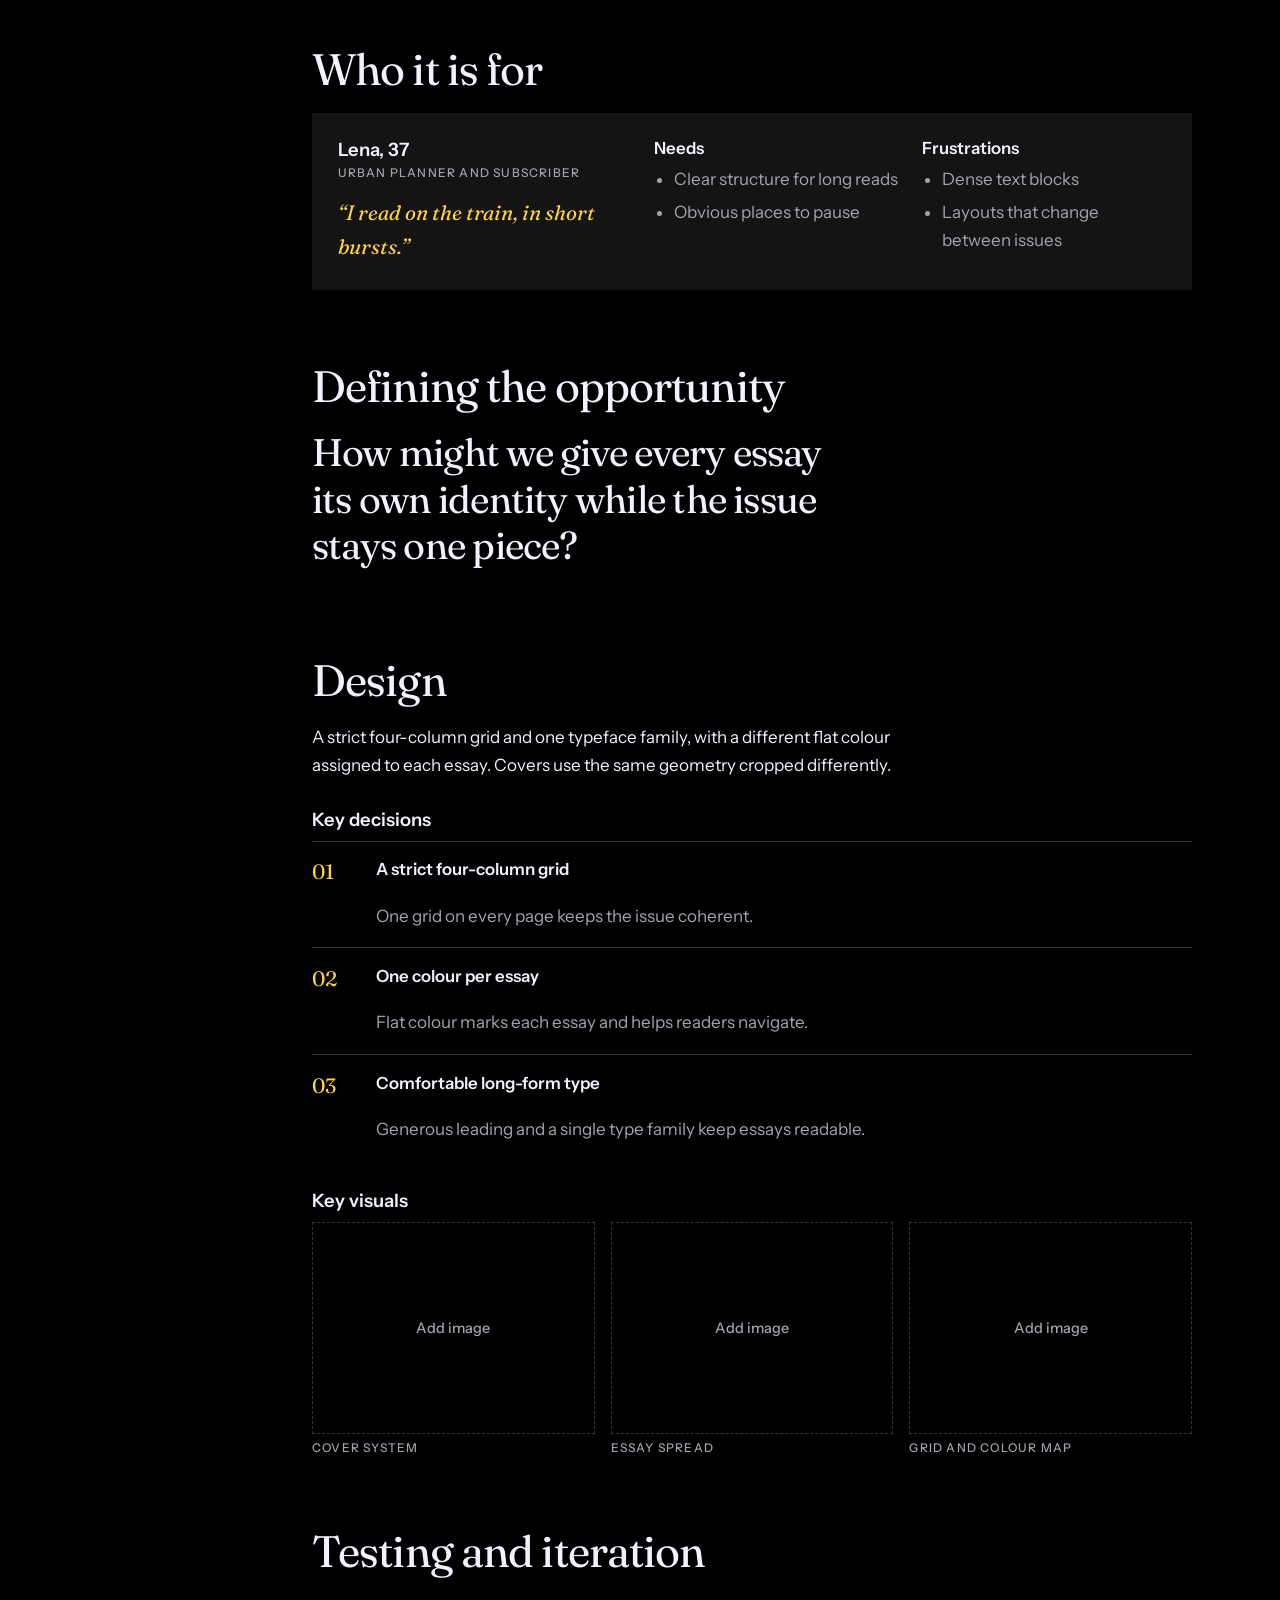
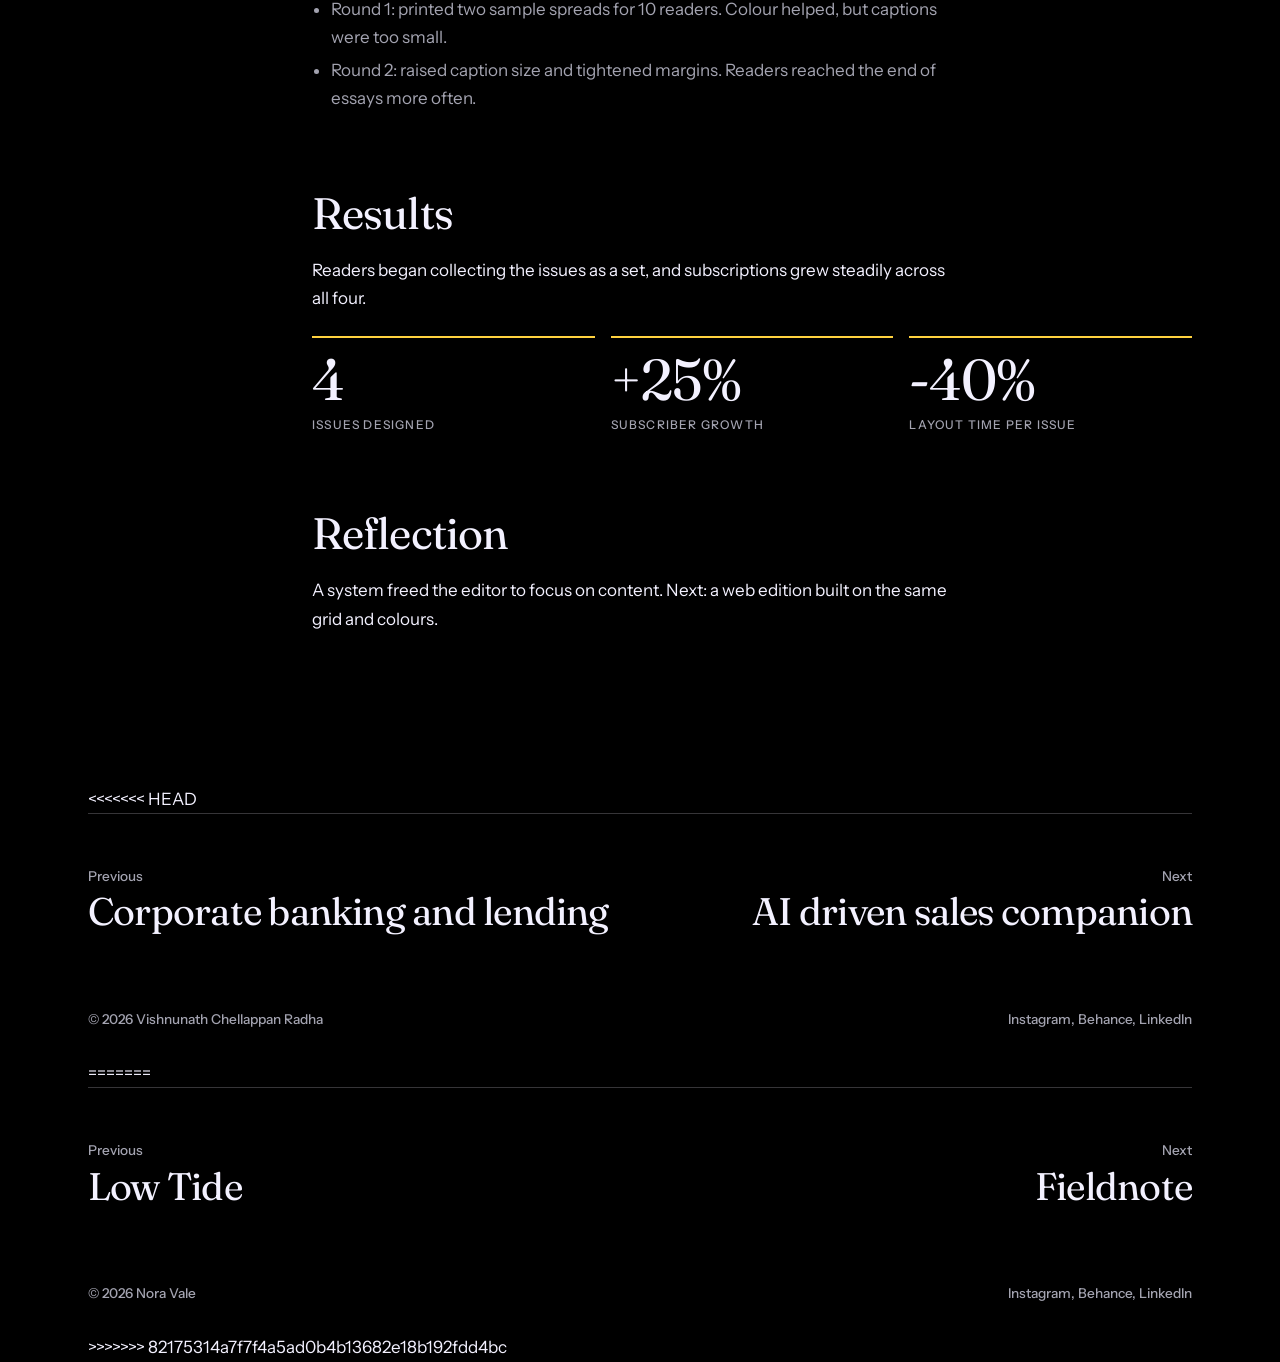
==== commit ff194fbc: "Update from local after conflict" ====
--- a/project-common-ground.html
+++ b/project-common-ground.html
@@ -7,10 +7,17 @@
 <link href="https://fonts.googleapis.com/css2?family=Fraunces:ital,opsz,wght@0,9..144,100..900;1,9..144,400&family=Instrument+Sans:ital,wght@0,400..700;1,400&display=swap" rel="stylesheet">
 <link rel="stylesheet" href="style.css"></head>
 <body><div class="wrap">
+<<<<<<< HEAD
 <nav aria-label="Main"><a href="index.html">Vishnunath</a><span><a href="work.html" aria-current="page">Work</a><a href="index.html#about">About</a><a href="index.html#contact">Contact</a></span></nav>
 <a class="back" href="work.html">Back to all work</a>
 <main><header class="pagehead"><h1>Home shifting made instant and easy</h1><p>Editorial, 2023</p></header>
 <div class="hero-cover"><div class="cover c4" role="img" aria-label="Abstract cover artwork for Home shifting made instant and easy"><i></i><i></i><i></i></div></div>
+=======
+<nav aria-label="Main"><a href="index.html">Nora Vale</a><span><a href="work.html" aria-current="page">Work</a><a href="index.html#about">About</a><a href="index.html#contact">Contact</a></span></nav>
+<a class="back" href="work.html">Back to all work</a>
+<main><header class="pagehead"><h1>Common Ground</h1><p>Editorial, 2023</p></header>
+<div class="hero-cover"><div class="cover c4" role="img" aria-label="Abstract cover artwork for Common Ground"><i></i><i></i><i></i></div></div>
+>>>>>>> 82175314a7f7f4a5ad0b4b13682e18b192fdd4bc
 <div class="case"><aside><nav class="toc" aria-label="On this page"><ul><li><a href="#overview">Overview</a></li><li><a href="#problem">Problem</a></li><li><a href="#research">Research</a></li><li><a href="#users">Users</a></li><li><a href="#define">Define</a></li><li><a href="#design">Design</a></li><li><a href="#testing">Testing</a></li><li><a href="#results">Results</a></li><li><a href="#reflection">Reflection</a></li></ul></nav></aside><div>
 <section class="cs" id="overview"><h2>Overview</h2><p class="lede">Art direction and layout for a print quarterly on shared housing. Each issue uses one colour per essay and a single grid throughout.</p><dl><dt>Role</dt><dd>Art director</dd><dt>Scope</dt><dd>Layout, type, cover</dd><dt>Team</dt><dd>Art director, editor, 2 writers</dd><dt>Duration</dt><dd>6 months, 4 issues</dd><dt>Platform</dt><dd>Print quarterly, web</dd><dt>Tools</dt><dd>InDesign, Figma</dd></dl></section>
 <section class="cs" id="problem"><h2>The problem</h2><p>The magazine mixes long essays, interviews and photo features, and needed to feel coherent without feeling uniform.</p><div class="two"><div><h3>Goals</h3><ul><li>Feel coherent without feeling uniform</li><li>Make long essays easy to read</li><li>Give each essay its own identity</li></ul></div><div><h3>Success metrics</h3><ul><li>Reader retention to the final page</li><li>Subscriber growth per issue</li><li>Layout time per issue</li></ul></div></div></section>
@@ -22,6 +29,11 @@
 <section class="cs" id="results"><h2>Results</h2><p>Readers began collecting the issues as a set, and subscriptions grew steadily across all four.</p><div class="stats"><div><b>4</b><span>Issues designed</span></div><div><b>+25%</b><span>Subscriber growth</span></div><div><b>-40%</b><span>Layout time per issue</span></div></div></section>
 <section class="cs" id="reflection"><h2>Reflection</h2><p>A system freed the editor to focus on content. Next: a web edition built on the same grid and colours.</p></section>
 </div></div>
+<<<<<<< HEAD
 <nav class="pn" aria-label="More projects"><a href="project-low-tide.html"><small>Previous</small>Corporate banking and lending</a><a href="project-fieldnote.html"><small>Next</small>AI driven sales companion</a></nav></main>
 <footer><span>&copy; 2026 Vishnunath Chellappan Radha</span><span>Instagram, Behance, LinkedIn</span></footer>
+=======
+<nav class="pn" aria-label="More projects"><a href="project-low-tide.html"><small>Previous</small>Low Tide</a><a href="project-fieldnote.html"><small>Next</small>Fieldnote</a></nav></main>
+<footer><span>&copy; 2026 Nora Vale</span><span>Instagram, Behance, LinkedIn</span></footer>
+>>>>>>> 82175314a7f7f4a5ad0b4b13682e18b192fdd4bc
 </div><script src="script.js"></script></body></html>
--- a/style.css
+++ b/style.css
@@ -171,6 +171,7 @@
 .about .sec{grid-column:1/-1}
 .about>div{grid-column:2}
 @media (max-width:760px){.about{grid-template-columns:1fr}.about>div{grid-column:1}}
+<<<<<<< HEAD
 
 @media (min-width:761px){
 .timeline ol::before{left:calc(9.5rem + 1.5rem - 1px)}
@@ -179,3 +180,5 @@
 }
 .timeline .y{font-size:1.15rem;white-space:nowrap;letter-spacing:0;padding-top:.25rem}
 .timeline li p+p{margin-top:.8rem}
+=======
+>>>>>>> 82175314a7f7f4a5ad0b4b13682e18b192fdd4bc
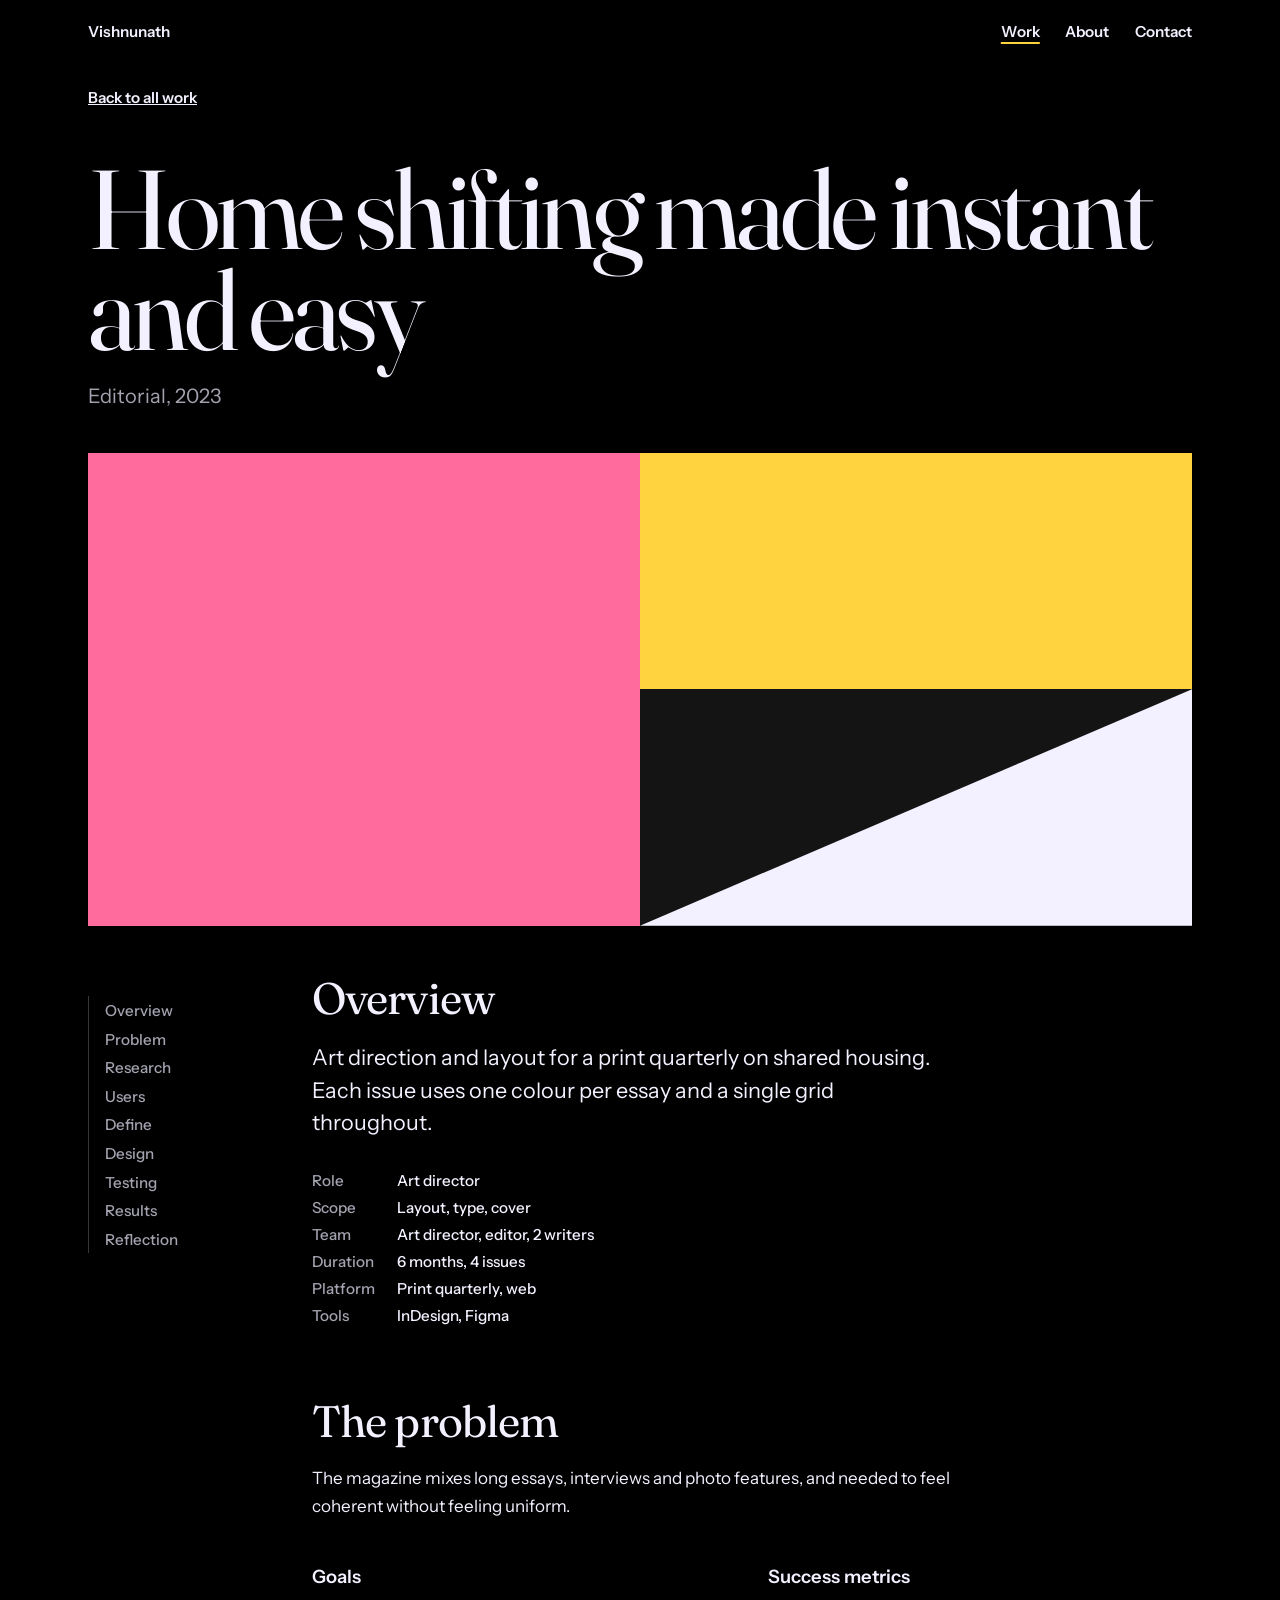
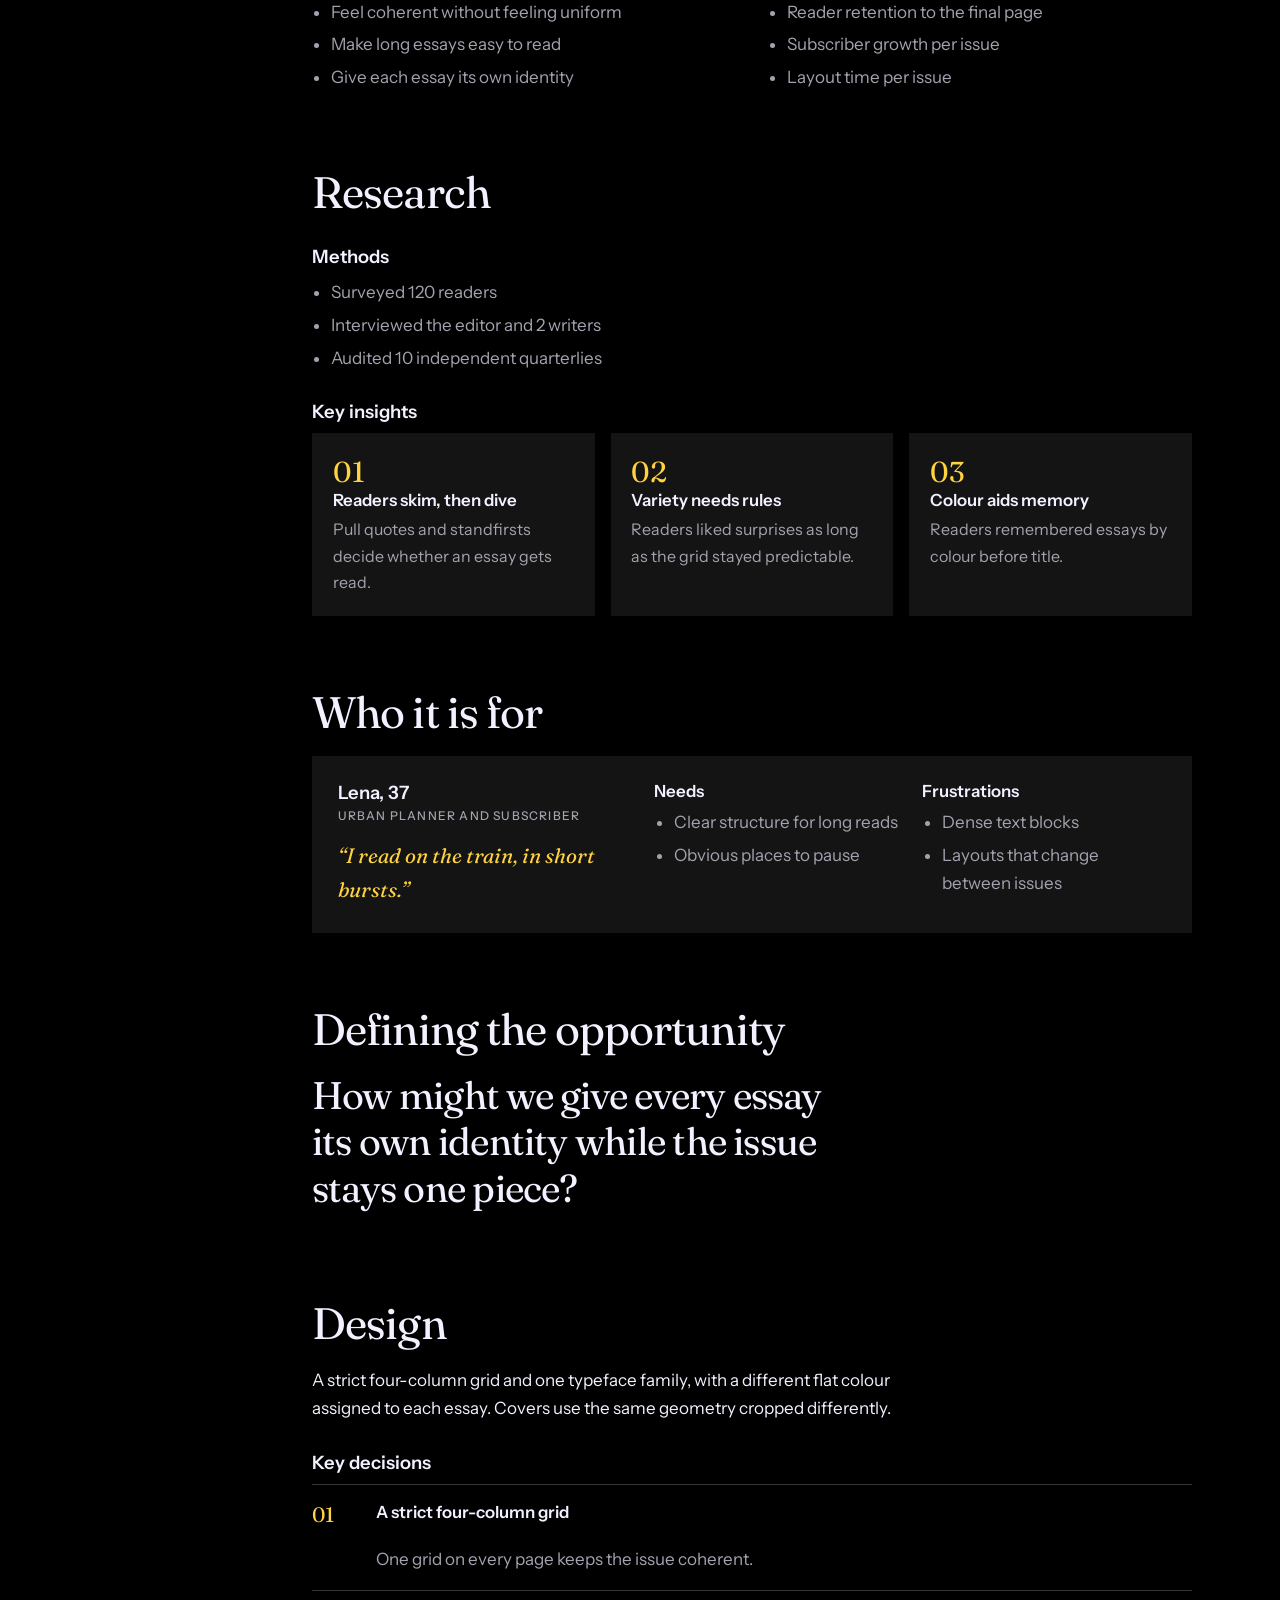
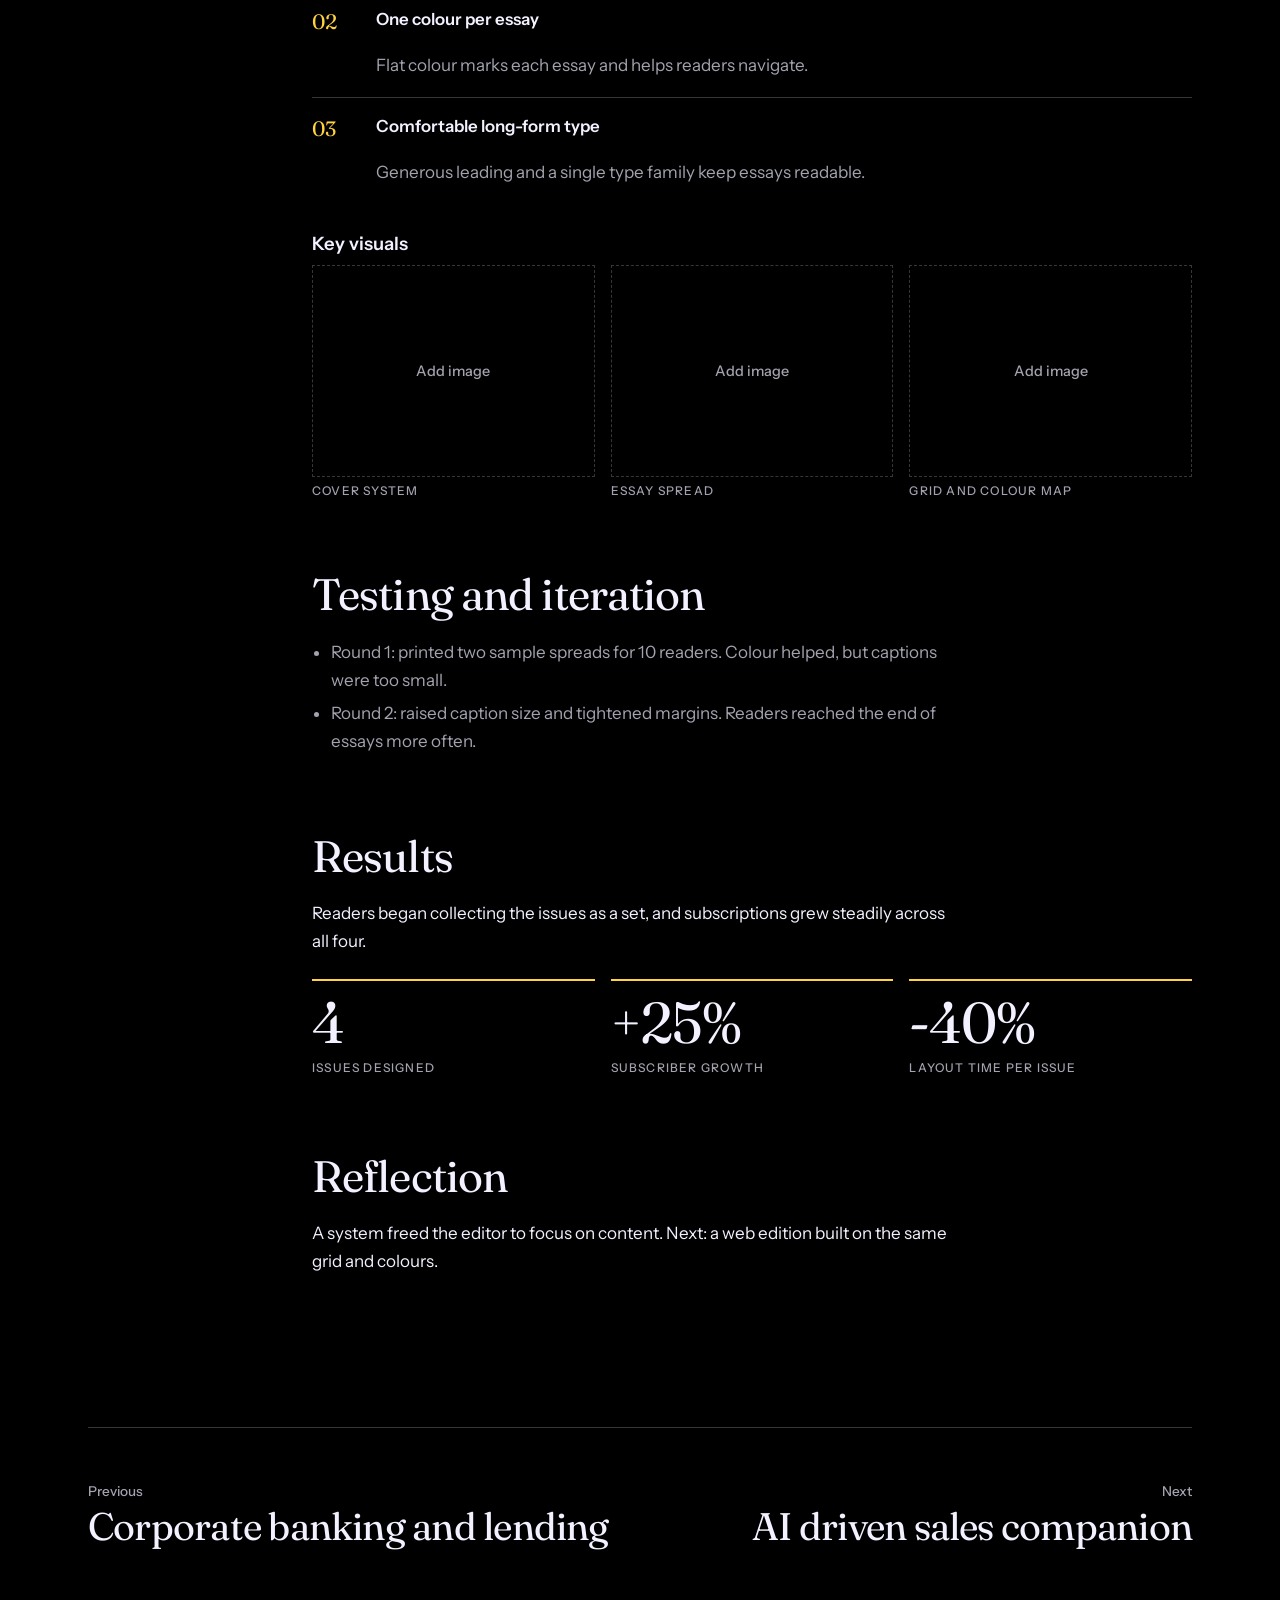
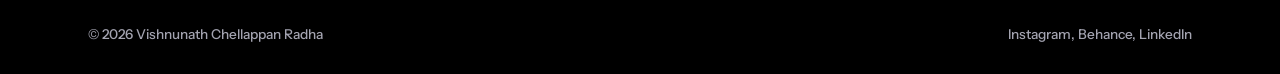
==== commit cee8ef62: "Clean push after conflict Issues with previous upload." ====
--- a/project-common-ground.html
+++ b/project-common-ground.html
@@ -7,17 +7,10 @@
 <link href="https://fonts.googleapis.com/css2?family=Fraunces:ital,opsz,wght@0,9..144,100..900;1,9..144,400&family=Instrument+Sans:ital,wght@0,400..700;1,400&display=swap" rel="stylesheet">
 <link rel="stylesheet" href="style.css"></head>
 <body><div class="wrap">
-<<<<<<< HEAD
 <nav aria-label="Main"><a href="index.html">Vishnunath</a><span><a href="work.html" aria-current="page">Work</a><a href="index.html#about">About</a><a href="index.html#contact">Contact</a></span></nav>
 <a class="back" href="work.html">Back to all work</a>
 <main><header class="pagehead"><h1>Home shifting made instant and easy</h1><p>Editorial, 2023</p></header>
 <div class="hero-cover"><div class="cover c4" role="img" aria-label="Abstract cover artwork for Home shifting made instant and easy"><i></i><i></i><i></i></div></div>
-=======
-<nav aria-label="Main"><a href="index.html">Nora Vale</a><span><a href="work.html" aria-current="page">Work</a><a href="index.html#about">About</a><a href="index.html#contact">Contact</a></span></nav>
-<a class="back" href="work.html">Back to all work</a>
-<main><header class="pagehead"><h1>Common Ground</h1><p>Editorial, 2023</p></header>
-<div class="hero-cover"><div class="cover c4" role="img" aria-label="Abstract cover artwork for Common Ground"><i></i><i></i><i></i></div></div>
->>>>>>> 82175314a7f7f4a5ad0b4b13682e18b192fdd4bc
 <div class="case"><aside><nav class="toc" aria-label="On this page"><ul><li><a href="#overview">Overview</a></li><li><a href="#problem">Problem</a></li><li><a href="#research">Research</a></li><li><a href="#users">Users</a></li><li><a href="#define">Define</a></li><li><a href="#design">Design</a></li><li><a href="#testing">Testing</a></li><li><a href="#results">Results</a></li><li><a href="#reflection">Reflection</a></li></ul></nav></aside><div>
 <section class="cs" id="overview"><h2>Overview</h2><p class="lede">Art direction and layout for a print quarterly on shared housing. Each issue uses one colour per essay and a single grid throughout.</p><dl><dt>Role</dt><dd>Art director</dd><dt>Scope</dt><dd>Layout, type, cover</dd><dt>Team</dt><dd>Art director, editor, 2 writers</dd><dt>Duration</dt><dd>6 months, 4 issues</dd><dt>Platform</dt><dd>Print quarterly, web</dd><dt>Tools</dt><dd>InDesign, Figma</dd></dl></section>
 <section class="cs" id="problem"><h2>The problem</h2><p>The magazine mixes long essays, interviews and photo features, and needed to feel coherent without feeling uniform.</p><div class="two"><div><h3>Goals</h3><ul><li>Feel coherent without feeling uniform</li><li>Make long essays easy to read</li><li>Give each essay its own identity</li></ul></div><div><h3>Success metrics</h3><ul><li>Reader retention to the final page</li><li>Subscriber growth per issue</li><li>Layout time per issue</li></ul></div></div></section>
@@ -29,11 +22,6 @@
 <section class="cs" id="results"><h2>Results</h2><p>Readers began collecting the issues as a set, and subscriptions grew steadily across all four.</p><div class="stats"><div><b>4</b><span>Issues designed</span></div><div><b>+25%</b><span>Subscriber growth</span></div><div><b>-40%</b><span>Layout time per issue</span></div></div></section>
 <section class="cs" id="reflection"><h2>Reflection</h2><p>A system freed the editor to focus on content. Next: a web edition built on the same grid and colours.</p></section>
 </div></div>
-<<<<<<< HEAD
 <nav class="pn" aria-label="More projects"><a href="project-low-tide.html"><small>Previous</small>Corporate banking and lending</a><a href="project-fieldnote.html"><small>Next</small>AI driven sales companion</a></nav></main>
 <footer><span>&copy; 2026 Vishnunath Chellappan Radha</span><span>Instagram, Behance, LinkedIn</span></footer>
-=======
-<nav class="pn" aria-label="More projects"><a href="project-low-tide.html"><small>Previous</small>Low Tide</a><a href="project-fieldnote.html"><small>Next</small>Fieldnote</a></nav></main>
-<footer><span>&copy; 2026 Nora Vale</span><span>Instagram, Behance, LinkedIn</span></footer>
->>>>>>> 82175314a7f7f4a5ad0b4b13682e18b192fdd4bc
 </div><script src="script.js"></script></body></html>
--- a/style.css
+++ b/style.css
@@ -171,7 +171,6 @@
 .about .sec{grid-column:1/-1}
 .about>div{grid-column:2}
 @media (max-width:760px){.about{grid-template-columns:1fr}.about>div{grid-column:1}}
-<<<<<<< HEAD
 
 @media (min-width:761px){
 .timeline ol::before{left:calc(9.5rem + 1.5rem - 1px)}
@@ -180,5 +179,3 @@
 }
 .timeline .y{font-size:1.15rem;white-space:nowrap;letter-spacing:0;padding-top:.25rem}
 .timeline li p+p{margin-top:.8rem}
-=======
->>>>>>> 82175314a7f7f4a5ad0b4b13682e18b192fdd4bc
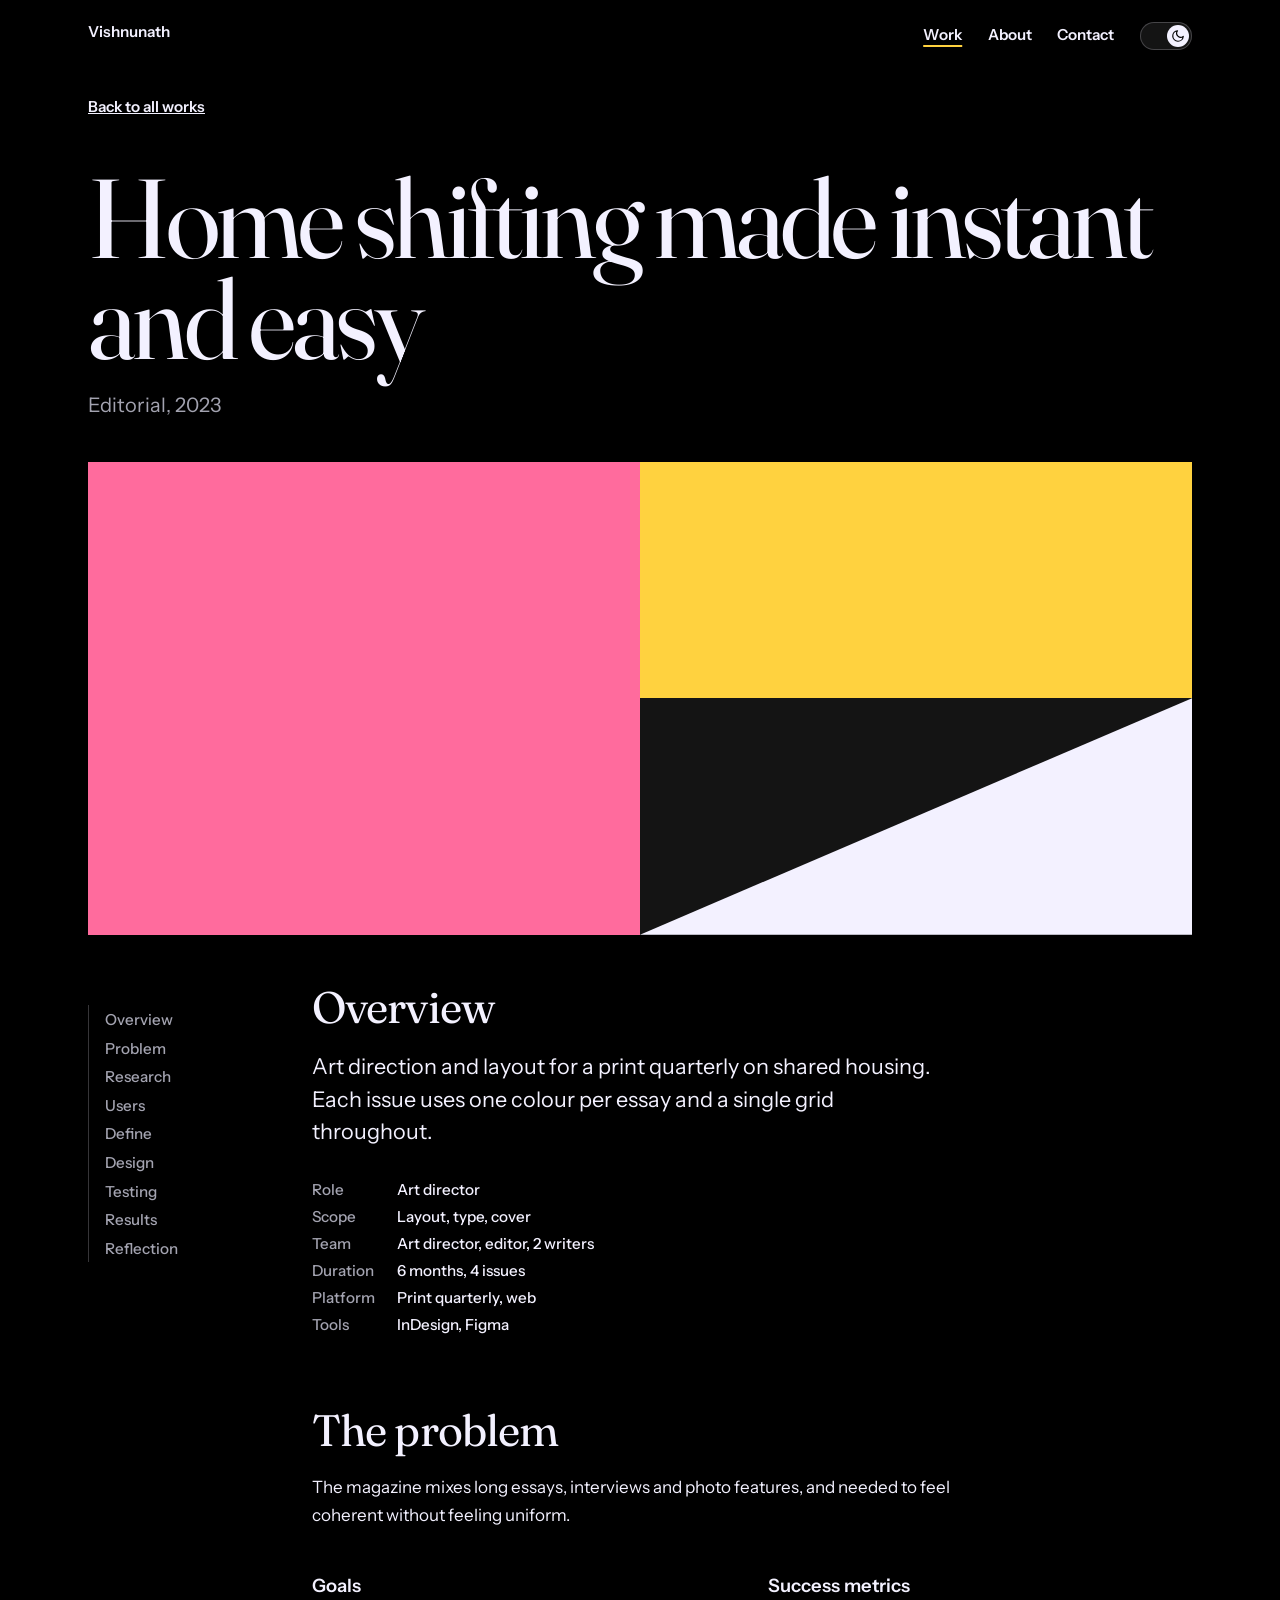
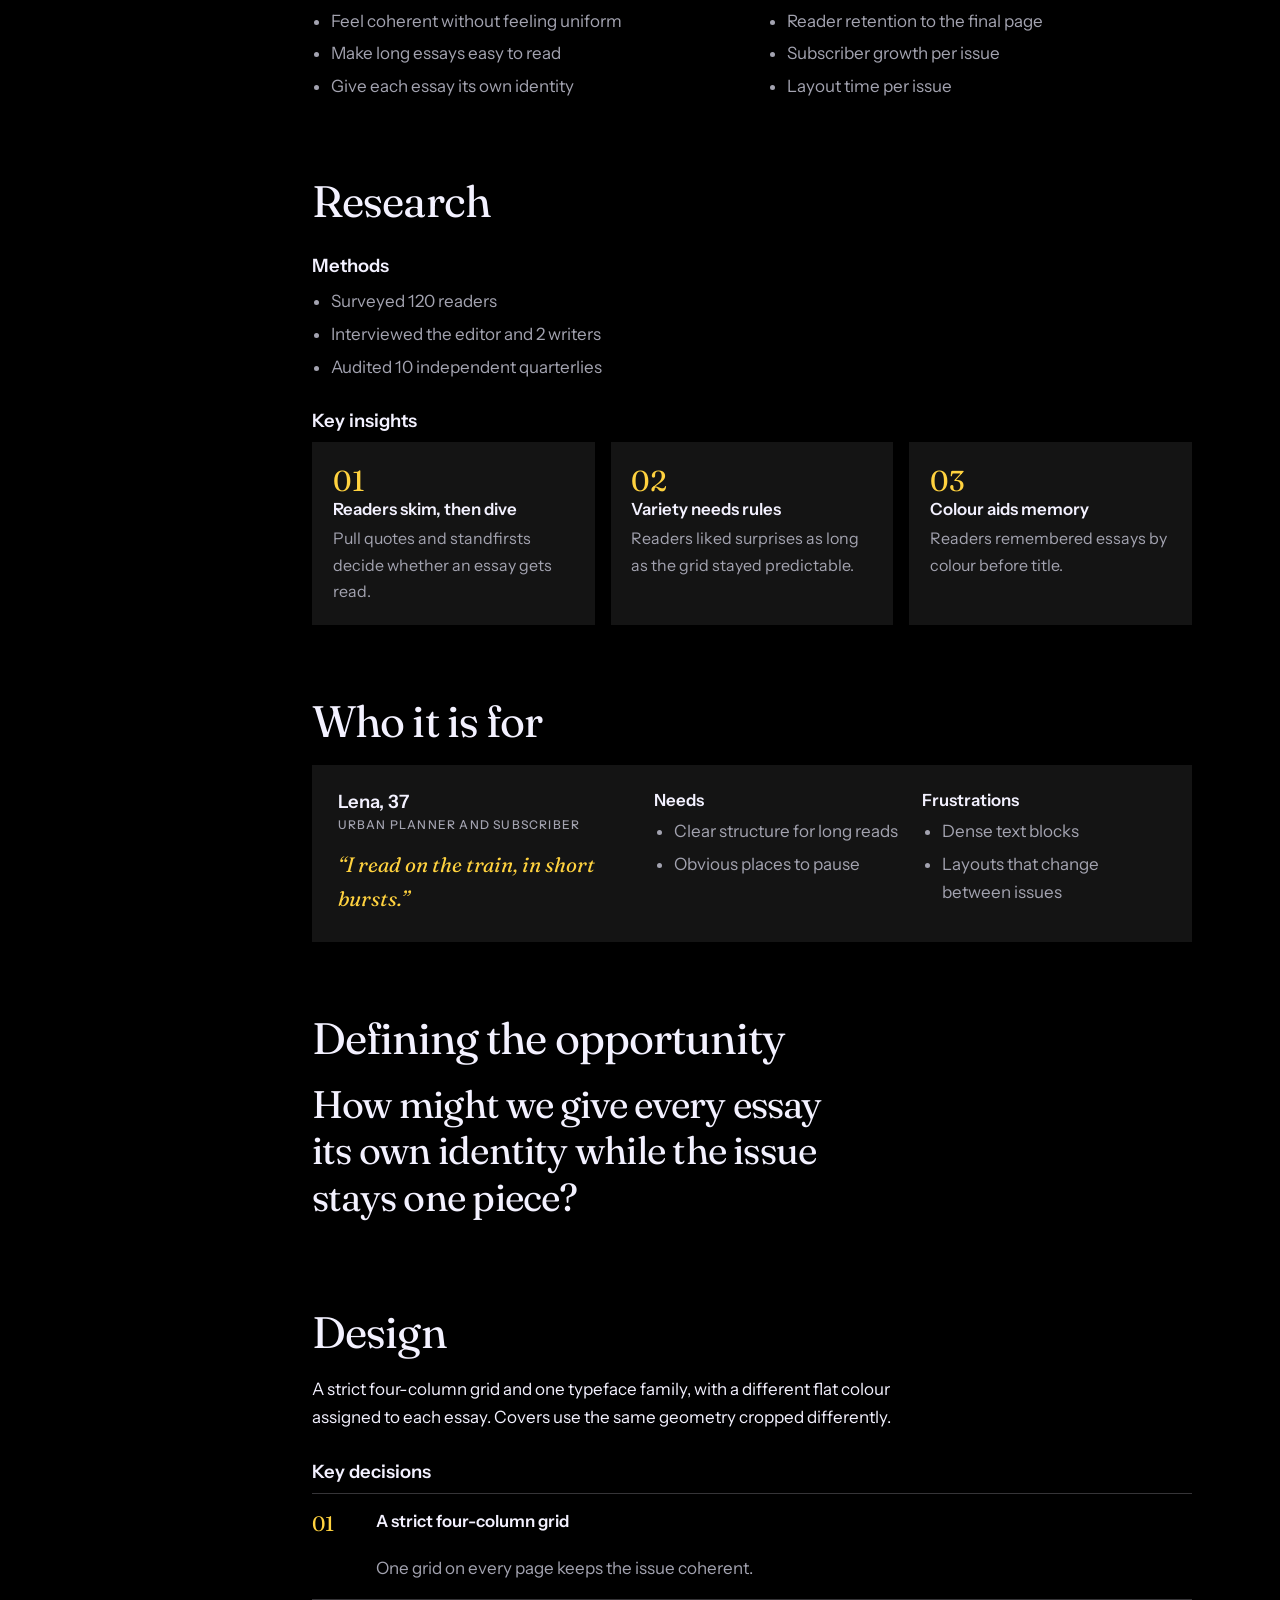
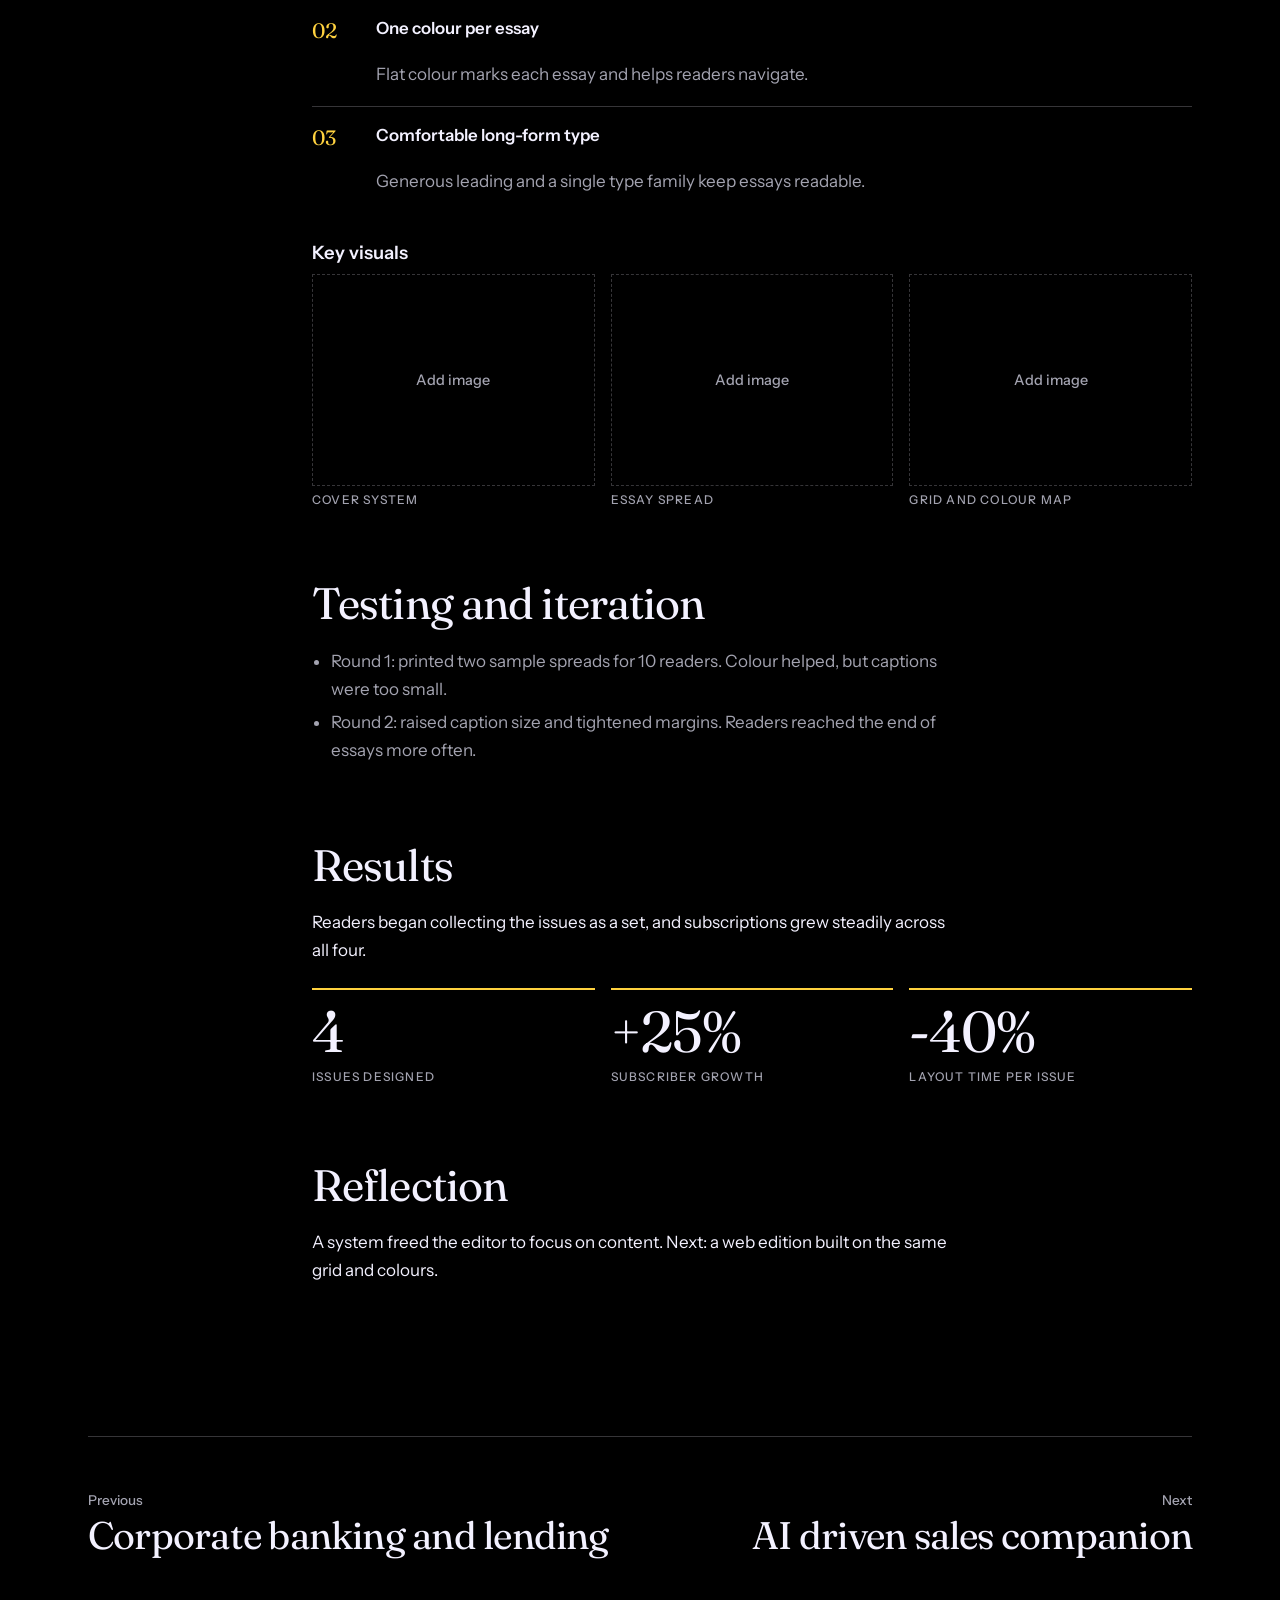
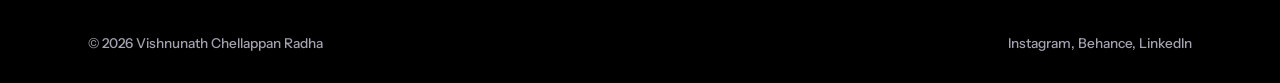
==== commit 1951a3ab: "Added dark mode" ====
--- a/project-common-ground.html
+++ b/project-common-ground.html
@@ -1,5 +1,5 @@
 <!DOCTYPE html>
-<html lang="en"><head><meta charset="utf-8">
+<html lang="en"><head><meta charset="utf-8"><script>try{var t=localStorage.getItem("theme");if(t==="light"||t==="dark")document.documentElement.setAttribute("data-theme",t)}catch(e){}</script>
 <meta name="viewport" content="width=device-width, initial-scale=1, viewport-fit=cover">
 <title>Home shifting made instant and easy | Vishnunath</title><meta name="description" content="Art direction for a print quarterly on shared housing.">
 <link rel="icon" href="data:image/svg+xml,%3Csvg xmlns='http://www.w3.org/2000/svg' viewBox='0 0 100 100'%3E%3Ctext y='.9em' font-size='90'%3E%F0%9F%8E%A8%3C/text%3E%3C/svg%3E">
@@ -7,8 +7,8 @@
 <link href="https://fonts.googleapis.com/css2?family=Fraunces:ital,opsz,wght@0,9..144,100..900;1,9..144,400&family=Instrument+Sans:ital,wght@0,400..700;1,400&display=swap" rel="stylesheet">
 <link rel="stylesheet" href="style.css"></head>
 <body><div class="wrap">
-<nav aria-label="Main"><a href="index.html">Vishnunath</a><span><a href="work.html" aria-current="page">Work</a><a href="index.html#about">About</a><a href="index.html#contact">Contact</a></span></nav>
-<a class="back" href="work.html">Back to all work</a>
+<nav aria-label="Main"><a href="index.html">Vishnunath</a><span><a href="work.html" aria-current="page">Work</a><a href="index.html#about">About</a><a href="index.html#contact">Contact</a><button class="theme-toggle" type="button" role="switch" aria-checked="false" aria-label="Day mode" title="Switch between day and night"><span class="tt-knob"><svg class="tt-sun" viewBox="0 0 24 24" width="14" height="14" fill="none" stroke="currentColor" stroke-width="2" stroke-linecap="round" aria-hidden="true"><circle cx="12" cy="12" r="4"/><path d="M12 2v2M12 20v2M4.9 4.9l1.4 1.4M17.7 17.7l1.4 1.4M2 12h2M20 12h2M4.9 19.1l1.4-1.4M17.7 6.3l1.4-1.4"/></svg><svg class="tt-moon" viewBox="0 0 24 24" width="14" height="14" fill="none" stroke="currentColor" stroke-width="2" stroke-linecap="round" stroke-linejoin="round" aria-hidden="true"><path d="M21 12.8A9 9 0 1 1 11.2 3a7 7 0 0 0 9.8 9.8z"/></svg></span></button></span></nav>
+<a class="back" href="work.html">Back to all works</a>
 <main><header class="pagehead"><h1>Home shifting made instant and easy</h1><p>Editorial, 2023</p></header>
 <div class="hero-cover"><div class="cover c4" role="img" aria-label="Abstract cover artwork for Home shifting made instant and easy"><i></i><i></i><i></i></div></div>
 <div class="case"><aside><nav class="toc" aria-label="On this page"><ul><li><a href="#overview">Overview</a></li><li><a href="#problem">Problem</a></li><li><a href="#research">Research</a></li><li><a href="#users">Users</a></li><li><a href="#define">Define</a></li><li><a href="#design">Design</a></li><li><a href="#testing">Testing</a></li><li><a href="#results">Results</a></li><li><a href="#reflection">Reflection</a></li></ul></nav></aside><div>
--- a/style.css
+++ b/style.css
@@ -69,7 +69,7 @@
 .timeline ol::before{content:"";position:absolute;left:calc(6rem + 1.5rem - 1px);top:2rem;bottom:0;width:2px;background:linear-gradient(var(--line) 85%,transparent)}
 .timeline li{display:grid;grid-template-columns:6rem 1fr;column-gap:3rem;padding:1.3rem 0 1.6rem;position:relative}
 .timeline li::before{content:"";position:absolute;left:calc(6rem + 1.5rem - 8px);top:1.45rem;width:16px;height:16px;border-radius:50%;background:var(--bg);border:3px solid var(--pop);z-index:1}
-.timeline li:first-child::before{background:var(--pop);box-shadow:0 0 0 6px rgba(255,210,63,.18)}
+.timeline li:first-child::before{background:var(--pop);box-shadow:0 0 0 6px var(--pop-soft)}
 .timeline .y{font:700 clamp(1.6rem,3.5vw,2.4rem)/1 var(--sans);letter-spacing:-.03em;color:var(--pop)}
 .timeline h3{margin:0;font:600 1.5rem/1.2 var(--sans);letter-spacing:-.02em}
 .timeline .p{display:block;font:500 .95rem var(--sans);color:var(--dim);margin:.25rem 0 .6rem}
@@ -179,3 +179,21 @@
 }
 .timeline .y{font-size:1.15rem;white-space:nowrap;letter-spacing:0;padding-top:.25rem}
 .timeline li p+p{margin-top:.8rem}
+
+/* Day / night theme */
+:root{--pop-soft:rgba(255,210,63,.18);--cursor:#fff}
+html[data-theme="light"]{--bg:#fafaf7;--ink:#0c0c10;--dim:#5b5b66;--line:rgba(12,12,16,.2);--pop:#946a00;--pop-soft:rgba(148,106,0,.18);--panel:#edece6;--cursor:#0c0c10;color-scheme:light}
+body{transition:background-color .3s,color .3s}
+.cursor-dot{background:var(--cursor)}
+.tank [fill="#f3f1ff"],.missile [fill="#f3f1ff"]{fill:var(--ink)}
+.tank [fill="#000"]{fill:var(--bg)}
+.tank [fill="#ffd23f"],.missile [fill="#ffd23f"]{fill:var(--pop)}
+.theme-toggle{all:unset;box-sizing:border-box;cursor:pointer;margin-left:1.6rem;display:inline-flex;vertical-align:middle;width:52px;height:28px;border-radius:14px;border:1px solid var(--line);background:var(--panel);padding:2px}
+.theme-toggle:focus-visible{outline:3px solid var(--pop);outline-offset:3px}
+.tt-knob{width:22px;height:22px;border-radius:50%;background:var(--ink);color:var(--bg);display:grid;place-items:center;transform:translateX(24px);transition:transform .25s}
+html[data-theme="light"] .tt-knob{transform:none}
+.tt-knob svg{grid-area:1/1}
+.tt-sun{display:none}
+html[data-theme="light"] .tt-sun{display:block}
+html[data-theme="light"] .tt-moon{display:none}
+@media (max-width:480px){nav a,.theme-toggle{margin-left:.9rem}}
